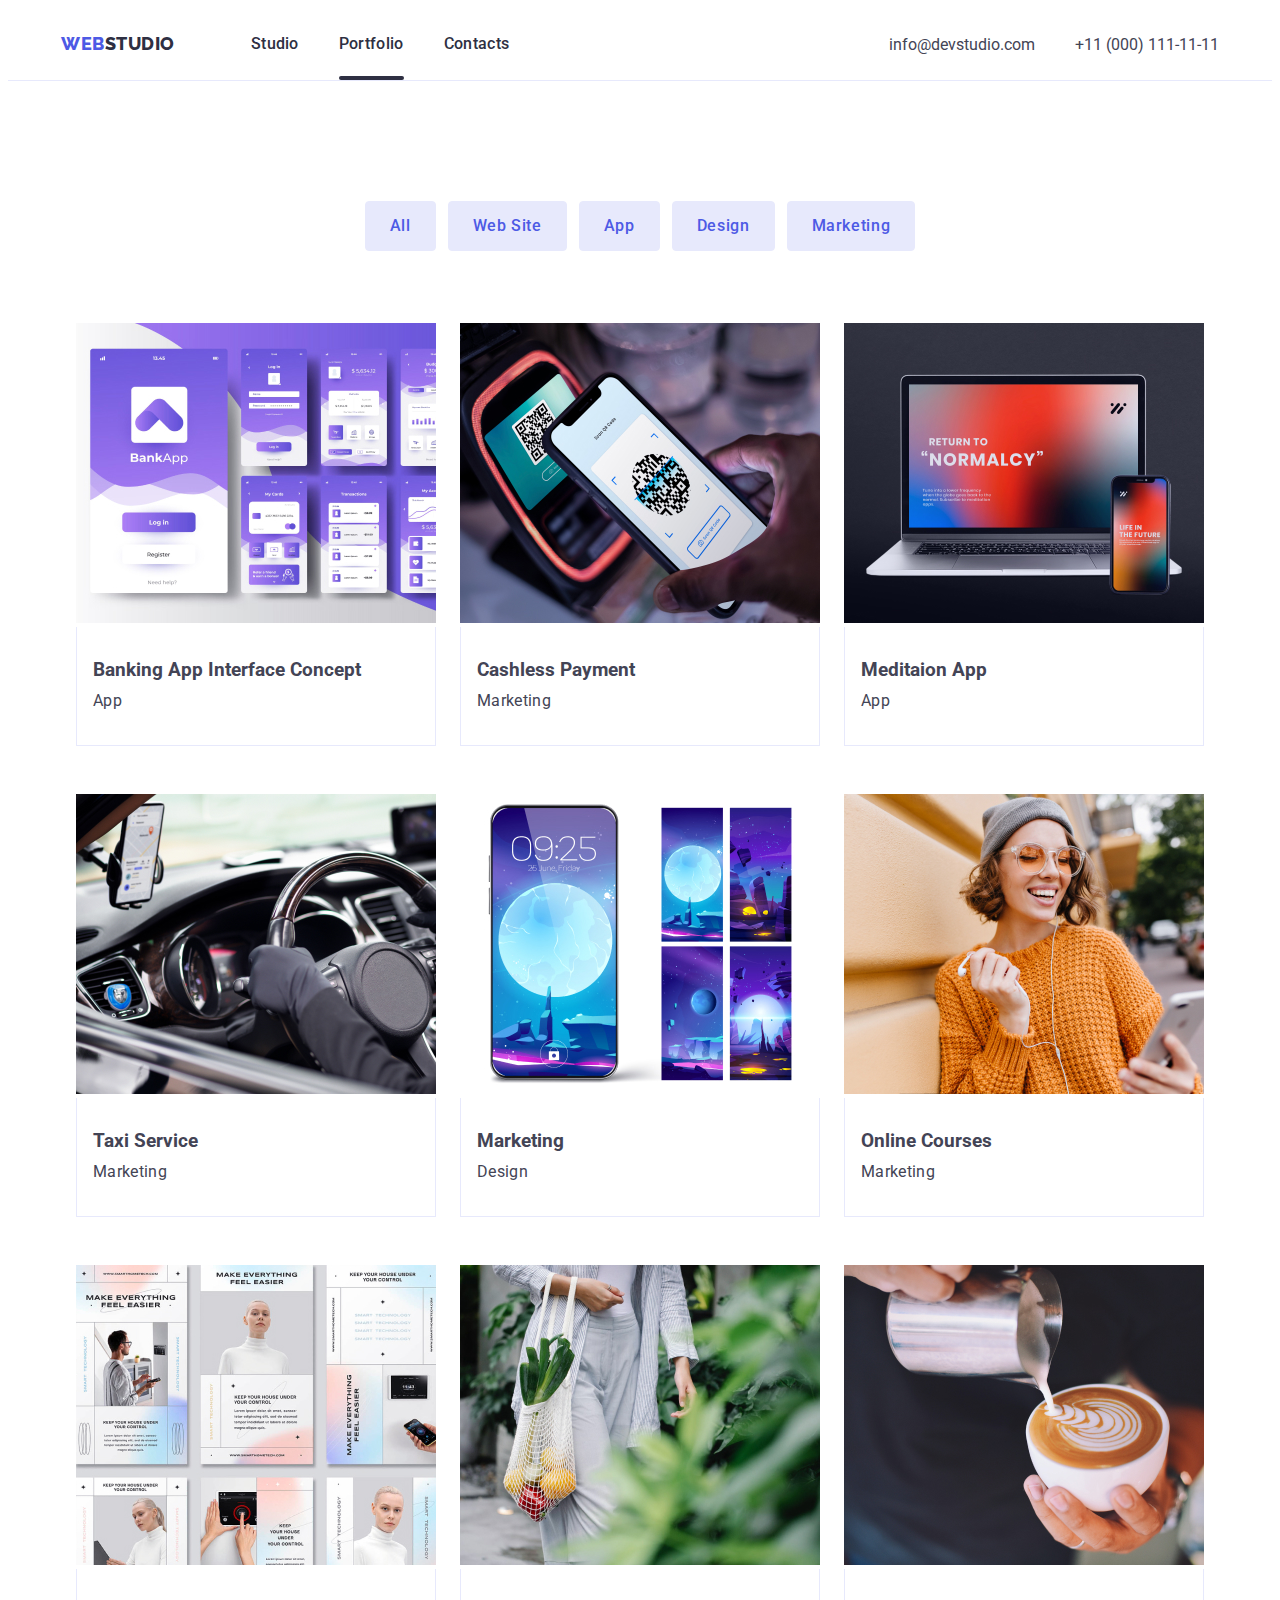
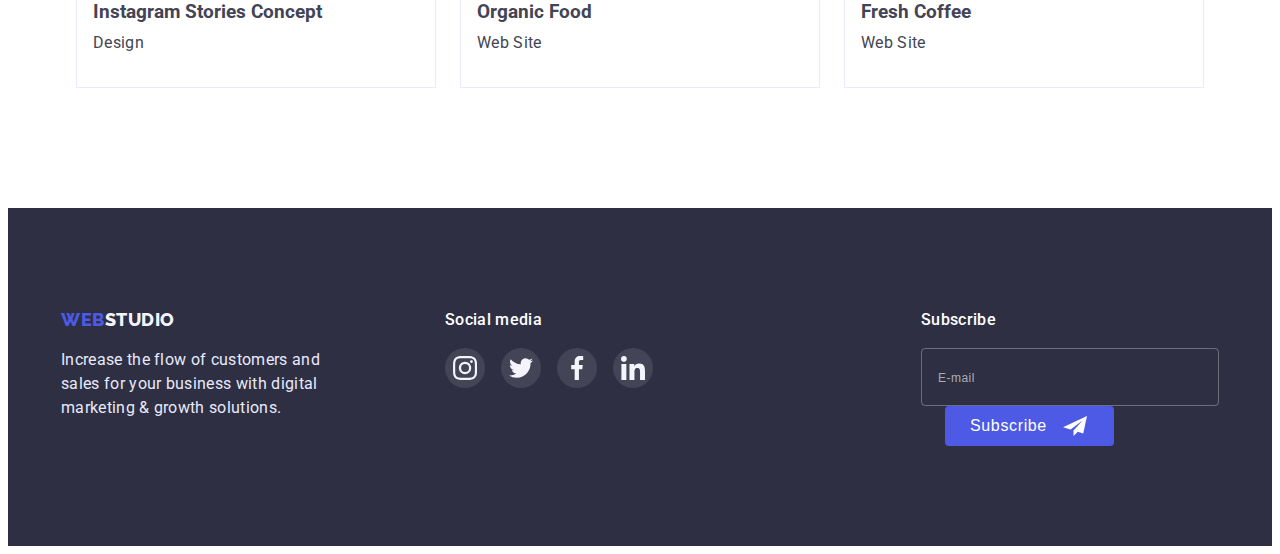
==== portfolio.html @ bb878392 "Initial commit" ====
<!DOCTYPE html>
<html lang="en">
  <head>
    <meta charset="UTF-8" />
    <meta http-equiv="X-UA-Compatible" content="IE=edge" />
    <meta name="viewport" content="width=device-width, initial-scale=1.0" />
    <title>Portfolio</title>
    <link rel="preconnect" href="https://fonts.googleapis.com" />
    <link rel="preconnect" href="https://fonts.gstatic.com" crossorigin />
    <link
      href="https://fonts.googleapis.com/css2?family=Raleway:wght@800&family=Roboto:wght@400;500;700;900&display=swap"
      rel="stylesheet"
    />
    <link
      rel="stylesheet"
      href="https://cdnjs.cloudflare.com/ajax/libs/modern-normalize/1.1.0/modern-normalize.min.css"
      integrity="sha512-wpPYUAdjBVSE4KJnH1VR1HeZfpl1ub8YT/NKx4PuQ5NmX2tKuGu6U/JRp5y+Y8XG2tV+wKQpNHVUX03MfMFn9Q=="
      crossorigin="anonymous"
      referrerpolicy="no-referrer"
    />
    <link rel="stylesheet" href="./css/styles.css" />
  </head>

  <body>
    <!--Шапка сайта-->
    <header class="header">
      <div class="container header-cnt">
        <nav class="header-cnt">
          <a class="header-logo" href="./index.html">
            <span>Web</span>Studio
          </a>

          <ul class="header-list list">
            <li class="header-item">
              <a class="header-item-link" href="./index.html">Studio</a>
            </li>
            <li class="header-item header-sel-page">
              <a class="header-item-link" href="./portfolio.html">Portfolio</a>
            </li>
            <li class="header-item">
              <a class="header-item-link" href="">Contacts</a>
            </li>
          </ul>
        </nav>

        <address class="header-address">
          <ul class="header-auth-list list">
            <li class="header-auth-item">
              <a class="header-auth-link" href="mailto:info@devstudio.com"
                >info@devstudio.com</a
              >
            </li>
            <li class="header-auth-item">
              <a class="header-auth-link" href="tel:+110001111111"
                >+11 (000) 111-11-11</a
              >
            </li>
          </ul>
        </address>
      </div>
    </header>

    <main>
      <section class="box-sec">
        <div class="boxes container">
          <h2 class="hidden">site filter</h2>
          <ul class="portfolio-filter-list list">
            <li class="portfolio-item-btn">
              <button class="portfolio-btn" type="button">All</button>
            </li>
            <li class="portfolio-item-btn">
              <button class="portfolio-btn" type="button">Web Site</button>
            </li>
            <li class="portfolio-item-btn">
              <button class="portfolio-btn" type="button">App</button>
            </li>
            <li class="portfolio-item-btn">
              <button class="portfolio-btn" type="button">Design</button>
            </li>
            <li class="portfolio-item-btn">
              <button class="portfolio-btn" type="button">Marketing</button>
            </li>
          </ul>
          <div class="boxes-cn">
            <h2 class="hidden">boxes with info</h2>
            <ul class="boxes-list list">
              <li class="boxes-element">
                <div class="boxes-thumb">
                  <img
                    class="boxes-img"
                    src="./images/imgbox1.jpg"
                    alt="box with info"
                    width="360"
                    height="300"
                  />
                  <div class="boxes-cover">
                    <p class="boxes-cover-text">
                      14 Stylish and User-Friendly App Design Concepts · Task
                      Manager App · Calorie Tracker App · Exotic Fruit Ecommerce
                      App · Cloud Storage App
                    </p>
                  </div>
                </div>
                <div class="boxes-text">
                  <h3 class="item-title-sf">Banking App Interface Concept</h3>
                  <p class="item-after-title-sf">App</p>
                </div>
              </li>
              <li class="boxes-element">
                <div class="boxes-thumb">
                  <img
                    class="boxes-img"
                    src="./images/imgbox2.jpg"
                    alt="box with info"
                    width="360"
                    height="300"
                  />
                  <div class="boxes-cover">
                    <p class="boxes-cover-text">
                      14 Stylish and User-Friendly App Design Concepts · Task
                      Manager App · Calorie Tracker App · Exotic Fruit Ecommerce
                      App · Cloud Storage App
                    </p>
                  </div>
                </div>
                <div class="boxes-text">
                  <h3 class="item-title-sf">Cashless Payment</h3>
                  <p class="item-after-title-sf">Marketing</p>
                </div>
              </li>
              <li class="boxes-element">
                <div class="boxes-thumb">
                  <img
                    class="boxes-img"
                    src="./images/imgbox3.jpg"
                    alt="box with info"
                    width="360"
                    height="300"
                  />
                  <div class="boxes-cover">
                    <p class="boxes-cover-text">
                      14 Stylish and User-Friendly App Design Concepts · Task
                      Manager App · Calorie Tracker App · Exotic Fruit Ecommerce
                      App · Cloud Storage App
                    </p>
                  </div>
                </div>
                <div class="boxes-text">
                  <h3 class="item-title-sf">Meditaion App</h3>
                  <p class="item-after-title-sf">App</p>
                </div>
              </li>
              <li class="boxes-element">
                <div class="boxes-thumb">
                  <img
                    class="boxes-img"
                    src="./images/imgbox4.jpg"
                    alt="box with info"
                    width="360"
                    height="300"
                  />
                  <div class="boxes-cover">
                    <p class="boxes-cover-text">
                      14 Stylish and User-Friendly App Design Concepts · Task
                      Manager App · Calorie Tracker App · Exotic Fruit Ecommerce
                      App · Cloud Storage App
                    </p>
                  </div>
                </div>
                <div class="boxes-text">
                  <h3 class="item-title-sf">Taxi Service</h3>
                  <p class="item-after-title-sf">Marketing</p>
                </div>
              </li>
              <li class="boxes-element">
                <div class="boxes-thumb">
                  <img
                    class="boxes-img"
                    src="./images/imgbox5.jpg"
                    alt="box with info"
                    width="360"
                    height="300"
                  />
                  <div class="boxes-cover">
                    <p class="boxes-cover-text">
                      14 Stylish and User-Friendly App Design Concepts · Task
                      Manager App · Calorie Tracker App · Exotic Fruit Ecommerce
                      App · Cloud Storage App
                    </p>
                  </div>
                </div>
                <div class="boxes-text">
                  <h3 class="item-title-sf">Marketing</h3>
                  <p class="item-after-title-sf">Design</p>
                </div>
              </li>
              <li class="boxes-element">
                <div class="boxes-thumb">
                  <img
                    class="boxes-img"
                    src="./images/imgbox6.jpg"
                    alt="box with info"
                    width="360"
                    height="300"
                  />
                  <div class="boxes-cover">
                    <p class="boxes-cover-text">
                      14 Stylish and User-Friendly App Design Concepts · Task
                      Manager App · Calorie Tracker App · Exotic Fruit Ecommerce
                      App · Cloud Storage App
                    </p>
                  </div>
                </div>
                <div class="boxes-text">
                  <h3 class="item-title-sf">Online Courses</h3>
                  <p class="item-after-title-sf">Marketing</p>
                </div>
              </li>
              <li class="boxes-element">
                <div class="boxes-thumb">
                  <img
                    class="boxes-img"
                    src="./images/imgbox7.jpg"
                    alt="box with info"
                    width="360"
                    height="300"
                  />
                  <div class="boxes-cover">
                    <p class="boxes-cover-text">
                      14 Stylish and User-Friendly App Design Concepts · Task
                      Manager App · Calorie Tracker App · Exotic Fruit Ecommerce
                      App · Cloud Storage App
                    </p>
                  </div>
                </div>
                <div class="boxes-text">
                  <h3 class="item-title-sf">Instagram Stories Concept</h3>
                  <p class="item-after-title-sf">Design</p>
                </div>
              </li>
              <li class="boxes-element">
                <div class="boxes-thumb">
                  <img
                    class="boxes-img"
                    src="./images/imgbox8.jpg"
                    alt="box with info"
                    width="360"
                    height="300"
                  />
                  <div class="boxes-cover">
                    <p class="boxes-cover-text">
                      14 Stylish and User-Friendly App Design Concepts · Task
                      Manager App · Calorie Tracker App · Exotic Fruit Ecommerce
                      App · Cloud Storage App
                    </p>
                  </div>
                </div>
                <div class="boxes-text">
                  <h3 class="item-title-sf">Organic Food</h3>
                  <p class="item-after-title-sf">Web Site</p>
                </div>
              </li>
              <li class="boxes-element">
                <div class="boxes-thumb">
                  <img
                    class="boxes-img"
                    src="./images/imgbox9.jpg"
                    alt="box with info"
                    width="360"
                    height="300"
                  />
                  <div class="boxes-cover">
                    <p class="boxes-cover-text">
                      14 Stylish and User-Friendly App Design Concepts · Task
                      Manager App · Calorie Tracker App · Exotic Fruit Ecommerce
                      App · Cloud Storage App
                    </p>
                  </div>
                </div>
                <div class="boxes-text">
                  <h3 class="item-title-sf">Fresh Coffee</h3>
                  <p class="item-after-title-sf">Web Site</p>
                </div>
              </li>
            </ul>
          </div>
        </div>
      </section>
    </main>

    <!--Футер-->
    <footer class="footer">
      <div class="container">
        <ul class="footer-list list">
          <li class="footer-item footer-item-desc">
            <a class="footer-logo" href="./index.html">
              <span>Web</span>Studio
            </a>
            <p class="footer-text">
              Increase the flow of customers and sales for your business with
              digital marketing & growth solutions.
            </p>
          </li>
          <li class="footer-item footer-item-soc">
            <h3 class="footer-item-title">Social media</h3>
            <ul class="footer-soc-list list">
              <li class="footer-soc-item">
                <a href="" class="footer-soc-link link">
                  <svg class="footer-icon" width="24" height="24">
                    <use
                      href="./images/footer-icons.svg#icon-instagram-footer"
                    ></use>
                  </svg>
                </a>
              </li>
              <li class="footer-soc-item">
                <a href="" class="footer-soc-link link">
                  <svg class="footer-icon" width="24" height="24">
                    <use
                      href="./images/footer-icons.svg#icon-twitter-footer"
                    ></use>
                  </svg>
                </a>
              </li>
              <li class="footer-soc-item">
                <a href="" class="footer-soc-link link">
                  <svg class="footer-icon" width="24" height="24">
                    <use
                      href="./images/footer-icons.svg#icon-facebook-footer"
                    ></use>
                  </svg>
                </a>
              </li>
              <li class="footer-soc-item">
                <a href="" class="footer-soc-link link">
                  <svg class="footer-icon" width="24" height="24">
                    <use
                      href="./images/footer-icons.svg#icon-linkedin-footer"
                    ></use>
                  </svg>
                </a>
              </li>
            </ul>
          </li>
          <li class="footer-item footer-item-submit">
            <form class="footer-form">
              <div class="footer-field">
                <label for="user-email" class="footer-input-text"
                  >Subscribe</label
                >
                <div class="footer-input-wrap">
                  <input
                    type="text"
                    name="user-email"
                    class="footer-input"
                    placeholder="E-mail"
                  />
                  <button type="submit" class="footer-submit-button">
                    <span class="footer-btn-text">Subscribe</span>
                    <svg class="footer-subscribe-icon" width="24" height="24">
                      <use
                        href="./images/footer-subsc.svg#icon-subscribe"
                      ></use>
                    </svg>
                  </button>
                </div>
              </div>
            </form>
          </li>
        </ul>
      </div>
    </footer>
  </body>
</html>
---- css/styles.css ----
/*цвет основного текста  #2E2F42
вторичный цвет текста #434455
фон #fff 
фон первой секции и футера #2E2F42
цвет логотипа хедер #4D5AE5 web #2E2F42 studio
цвет акцент #fff
цвет лого футер #4D5AE5 #F4F4FD
цвет текста футер #E7E9FC
цвет контактов #434455

*/

*,
::after ::before {
  box-sizing: border-box;
}

:root {
  --main-title-color: #2e2f42;
  --second-title-color: #434455;
  --main-btn-color: #fff;
  --hover-btn-color: #404bbf;
  --typical-lh: 1.5;
  --accent-color: #4d5ae5;
}

body {
  background-color: #fff;
  color: var(--second-title-color);
  font-family: "Roboto", sans-serif;
}
.container {
  margin-left: auto;
  margin-right: auto;
  width: 1158px;
  /*outline: 2px solid tomato;*/
  padding-left: 15px;
  padding-right: 15px;
}
.list {
  list-style: none;
  padding: 0;
  margin: 0;
}

.item-title {
  font-weight: 500;
  font-size: 20px;
  line-height: 1.2;
  letter-spacing: 0.02em;
  color: var(--main-title-color);
}

.item-after-title {
  font-weight: 400;
  font-size: 16px;
  line-height: var(--typical-lh);
  letter-spacing: 0.02em;
  color: var(--second-title-color);
}

.hidden {
  position: absolute;
  width: 1px;
  height: 1px;
  margin: -1px;
  border: 0;
  padding: 0;
  white-space: nowrap;
  clip-path: inset(100%);
  clip: rect(0 0 0 0);
  overflow: hidden;
}

.title {
  font-size: 36px;
  line-height: 1.11;
  text-align: center;
  letter-spacing: 0.02em;
  text-transform: capitalize;
  color: var(--main-title-color);
}

/*--------header--------*/
.header {
  margin: 0;
  padding: 0;
  border-bottom: 1px solid #e7e9fc;
  display: flex;
  align-items: center;
}

.header-cnt {
  display: flex;
  align-items: center;
}

.header-logo {
  font-family: "Raleway";
  font-weight: 800;
  font-size: 18px;
  line-height: 1.33;
  display: flex;
  align-items: center;
  letter-spacing: 0.03em;
  text-transform: uppercase;
  text-decoration: none;
  color: #2e2f42;
}

.header-logo > span {
  color: var(--accent-color);
}

.header-list {
  display: flex;
  align-items: center;
  margin-left: 76px;
}

.header-list .header-item {
  margin-right: 40px;
}

.header-list .header-item:last-child {
  margin-right: 0;
}

.header-item {
  position: relative;
  display: inline-block;

  font-weight: 500;
  font-size: 16px;
  line-height: var(--typical-lh);
  letter-spacing: 0.02em;
  color: var(--main-title-color);
}

.header-sel-page::after {
  content: "";
  position: absolute;
  width: 100%;
  height: 4px;
  left: 0px;
  bottom: 0;
  background: var(--main-title-color);
  border-radius: 2px;

  transition: color 250ms cubic-bezier(0.4, 0, 0.2, 1);
}

.header-sel-page:hover::after {
  content: "";
  position: absolute;
  width: 100%;
  height: 4px;
  left: 0px;
  bottom: 0;
  background: #404bbf;
  border-radius: 2px;
}

.header-item-link {
  padding-top: 24px;
  padding-bottom: 24px;
  display: block;

  font-weight: 500;
  font-size: 16px;
  line-height: var(--typical-lh);
  letter-spacing: 0.02em;
  color: #2e2f42;
  text-decoration: none;

  transition: color 250ms cubic-bezier(0.4, 0, 0.2, 1);
}

.header-auth-link {
  font-style: normal;
  text-decoration: none;
  color: #434455;
  transition: color 250ms cubic-bezier(0.4, 0, 0.2, 1);
}

.header-auth-link:hover,
.header-auth-link:focus {
  color: var(--accent-color);
}

.header-item-link:hover,
.header-item-link:focus {
  color: var(--accent-color);
}

.header-auth-list {
  display: flex;
}

.header-auth-list .header-auth-item + .header-auth-item {
  margin-left: 40px;
}

.header-address {
  margin-left: auto;
}

/*--------main page--------*/

.main-page-cnt {
  padding-top: 188px;
  padding-bottom: 188px;
  background-color: #2e2f42;
  max-width: 1440px;
  background-image: linear-gradient(
      rgba(46, 47, 66, 0.7),
      rgba(46, 47, 66, 0.7)
    ),
    url(../images/main-page-img.jpg);
  background-size: cover;
  background-repeat: no-repeat;
  background-position: 50% 50%;
  margin-left: auto;
  margin-right: auto;
}

.main-paige-title {
  font-size: 56px;
  line-height: 1.07;
  text-align: center;
  letter-spacing: 0.02em;
  color: #ffffff;
  margin-top: 0;
  margin-bottom: 48;
}
.studio-btn {
  font-family: "Roboto";
  font-weight: 500;
  font-size: 16px;
  line-height: 24px;
  display: flex;
  align-items: center;
  letter-spacing: 0.04em;

  color: var(--main-btn-color);
  background-color: var(--accent-color);
  box-shadow: 0px 4px 4px rgba(0, 0, 0, 0.15);
  border: 1px solid transparent;
  transition-property: background-color, color, box-shadow;
  transition-duration: 250ms;
  transition-timing-function: cubic-bezier(0.4, 0, 0.2, 1);

  border-radius: 4px;
  padding: 16px 32px;
  min-width: 169px;
  margin: auto;
  display: block;
}

.studio-btn:hover,
.studio-btn:focus {
  background-color: var(--hover-btn-color);
  box-shadow: 0px 3px 1px rgba(0, 0, 0, 0.1), 0px 2px 1px rgba(0, 0, 0, 0.08),
    0px 2px 2px rgba(0, 0, 0, 0.12);
  border: 1px solid transparent;
}

/*----peculiarities----*/

.peculiarities {
  padding-top: 120px;
  padding-bottom: 120px;
}

.peculiarities-list {
  display: flex;
}

.peculiarities-item {
  margin-left: 24px;
}

.peculiarities-list .peculiarities-item:first-child {
  margin-left: 0;
}
.pec-it {
  margin: 0;
  margin-bottom: 8px;
  margin-top: 8px;
  width: 264px;
}

.pec-iat {
  margin: 0;
  padding-bottom: 0;
  width: 264px;
}

.icon-pec-list {
  display: flex;
  justify-content: center;
}
.icon-pec-item {
  width: 264px;
  height: 112px;
}

.icon-pec-wrap {
  width: 100%;
  height: 100%;
  border-radius: 4px;
  display: flex;
  justify-content: center;
  align-items: center;
  background-color: #f4f4fd;
}

/*----what are we doing----*/
.about {
  padding-bottom: 120px;
}

.title-about {
  margin-top: 0;
  margin-bottom: 72px;
}

.about-list {
  display: flex;
  justify-content: center;
}

.about-item {
  margin-left: 24px;
}

.about-list .about-item:first-child {
  margin-left: 0;
}
/*----us/team----*/
.us {
  background-color: #f4f4fd;
  padding-bottom: 120px;
  padding-top: 120px;
}

.us-list {
  display: flex;
  justify-content: center;
}

.us-item {
  margin-left: 24px;
  background-color: #fff;

  box-shadow: 0px 1px 6px rgba(46, 47, 66, 0.08),
    0px 1px 1px rgba(46, 47, 66, 0.16), 0px 2px 1px rgba(46, 47, 66, 0.08);
}

.team-text {
  padding-top: 32px;
  padding-bottom: 32px;
}

.us-list .us-item:first-child {
  margin-left: 0;
}

.us-title {
  margin-top: 0;
  margin-bottom: 72px;
}

.team-it {
  margin: 0;
  margin-bottom: 8px;
  text-align: center;
}
.team-iat {
  margin: 0;
  text-align: center;
  margin-bottom: 8px;
}

.team-soc-list {
  display: flex;
  justify-content: center;
  gap: 24px;
}

.team-soc-item {
  width: 40px;
  height: 40px;
}

.team-soc-link {
  width: 100%;
  height: 100%;
  border-radius: 50%;
  display: flex;
  justify-content: center;
  align-items: center;
  background-color: #4d5ae5;

  transition-property: background-color;
  transition-duration: 250ms;
  transition-timing-function: cubic-bezier(0.4, 0, 0.2, 1);
}

.team-soc-item {
  fill: #f4f4fd;
}

.team-soc-link:is(:hover, :focus) {
  background-color: #404bbf;
}

/*--------customers--------*/
.customers {
  padding-top: 130px;
  padding-bottom: 120px;
}

.customers-title {
  margin-top: 0;
  margin-bottom: 72px;
  text-align: center;
  font-weight: 700;
  font-size: 36px;
  line-height: 1.11;
  text-align: center;
  letter-spacing: 0.02em;
  text-transform: capitalize;
  color: #2e2f42;
}
.customers-list {
  display: flex;
  justify-content: center;
  gap: 24px;
}

.customers-item {
  width: 168px;
  height: 88px;
}

.customers-link {
  width: 100%;
  height: 100%;
  border: 1px solid #8e8f99;
  border-radius: 4px;
  display: flex;
  justify-content: center;
  align-items: center;

  transition-property: border;
  transition-duration: 250ms;
  transition-timing-function: cubic-bezier(0.4, 0, 0.2, 1);
}

.customers-icon {
  fill: #8e8f99;
  transition-property: fill;
  transition-duration: 250ms;
  transition-timing-function: cubic-bezier(0.4, 0, 0.2, 1);
}

/*.customers-item:is(:hover, :focus) {
  fill: #404bbf;
}*/

.customers-link:is(:hover, :focus) {
  border-color: #404bbf;
}

.customers-link:is(:hover, :focus) > .customers-icon {
  fill: #404bbf;
}
/*-------footer--------*/
.footer {
  background-color: #2e2f42;
  padding-top: 100px;
  padding-bottom: 100px;
}
.footer-logo {
  font-family: "Raleway";
  font-weight: 800;
  font-size: 18px;
  line-height: 1.33;
  display: flex;
  align-items: center;
  letter-spacing: 0.03em;
  text-transform: uppercase;
  text-decoration: none;
  color: #f4f4fd;
  margin-bottom: 16px;
}

.footer-logo > span {
  color: var(--accent-color);
}

.footer-text {
  font-size: 16px;
  line-height: var(--typical-lh);
  letter-spacing: 0.02em;
  color: #e7e9fc;
  width: 264px;
  margin: 0;
}

.footer-list {
  display: flex;
}

.footer-item-desc {
  margin-right: 120px;
}

.footer-item-submit {
  margin-left: auto;
}

.footer-item-title {
  margin-top: 0;
  margin-bottom: 16px;
  font-weight: 500;
  font-size: 16px;
  line-height: var(--typical-lh);
  letter-spacing: 0.02em;
  color: #ffffff;
}

.footer-soc-list {
  display: flex;
  justify-content: center;
  gap: 16px;
}

.footer-soc-item {
  width: 40px;
  height: 40px;
  fill: #fff;
}

.footer-soc-link {
  width: 100%;
  height: 100%;
  border-radius: 50%;
  display: flex;
  justify-content: center;
  align-items: center;
  box-sizing: border-box;
  background-color: rgba(255, 255, 255, 0.1);

  transition-property: background-color;
  transition-duration: 250ms;
  transition-timing-function: cubic-bezier(0.4, 0, 0.2, 1);
}

.footer-soc-link:is(:hover, :focus) {
  background-color: #31d0aa;
}

.footer-field {
  display: inline-block;
}

.footer-input-text {
  font-weight: 500;
  font-size: 16px;
  line-height: var(--typical-lh);
  letter-spacing: 0.02em;

  color: #ffffff;
  display: inline-block;
  margin-bottom: 16px;
}

.footer-input {
  height: 40px;
  width: 264px;

  outline: transparent;
  border: 1px solid rgba(255, 255, 255, 0.3);
  border-radius: 4px;
  background-color: transparent;
  padding: 8px 16px;

  color: #fff;
}

.footer-input::placeholder {
  display: inline-block;
  font-weight: 400;
  font-size: 12px;
  line-height: var(--typical-lh);
  letter-spacing: 0.04em;

  color: rgba(255, 255, 255, 0.6);
}

/*button question*/
.footer-submit-button {
  display: flex;
  align-items: center;
  margin-left: 24px;
  padding: 8px 24px;
  min-width: 169px;
  height: 40px;

  background-color: var(--accent-color);
  border: 1px solid transparent;
  border-radius: 4px;

  transition-property: background-color, color, box-shadow;
  transition-duration: 250ms;
  transition-timing-function: cubic-bezier(0.4, 0, 0.2, 1);
}

.footer-submit-button-wrap {
  display: inline-block;
}

.footer-btn-text {
  font-weight: 500;
  font-size: 16px;
  line-height: var(--typical-lh);
  display: flex;
  align-items: center;
  text-align: center;
  letter-spacing: 0.04em;

  color: #ffffff;
}

/*.footer-btn-text::after {
  content: url(../images/footer-subsc.svg#icon-subscribe);
  display: inline-block;
  width: 24px;
  height: 24px;
  fill: rgb(255, 255, 255);
}*/

.footer-subscribe-icon {
  fill: #fff;
  margin-left: 16px;
}

/*--------portfolio--------*/
.box-sec {
  padding-top: 120px;
  padding-bottom: 120px;
}
.portfolio-btn {
  cursor: pointer;
  font-family: "Roboto";
  font-weight: 500;
  font-size: 16px;
  line-height: var(--typical-lh);
  padding: 12px 24px;
  display: flex;
  align-items: center;
  text-align: center;
  letter-spacing: 0.04em;
  color: var(--accent-color);
  background-color: #e7e9fc;
  border: 1px solid #e7e9fc;
  border-radius: 4px;
  /*outline: 1px solid green;*/

  transition-property: background-color, color, box-shadow, border;
  transition-duration: 250ms;
  transition-timing-function: cubic-bezier(0.4, 0, 0.2, 1);
}

.portfolio-btn:hover,
.portfolio-btn:focus {
  background-color: var(--hover-btn-color);
  border: 1px solid var(--hover-btn-color);
  color: var(--main-btn-color);
  box-shadow: 0px 3px 1px rgba(0, 0, 0, 0.1), 0px 2px 1px rgba(0, 0, 0, 0.08),
    0px 2px 2px rgba(0, 0, 0, 0.12);
}

.portfolio-filter-list {
  display: flex;
  align-items: center;
  justify-content: center;
  /*outline: 1px solid green;*/
}
.portfolio-item-btn {
  margin-bottom: 72px;
  cursor: pointer;
}

.portfolio-filter-list .portfolio-item-btn + .portfolio-item-btn {
  margin-left: 12px;
}

.item-after-title-sf {
  font-size: 16px;
  line-height: var(--typical-lh);
  letter-spacing: 0.02em;
  color: var(--second-title-color);
}

/*--------boxes--------*/

.boxes-btn {
  display: flex;
}

.boxes-list {
  display: flex;
  flex-wrap: wrap;
  /*background-color: aqua;*/
  justify-content: center;
  column-gap: 24px;
}

.boxes-element {
  width: 360px;
  /*outline: 1px solid purple;*/
  margin-bottom: 48px;
  /*border: 1px solid purple;
  #e7e9fc*/
}

.boxes-element:is(:hover, :focus) {
  box-shadow: 0px 1px 6px rgba(46, 47, 66, 0.08),
    0px 1px 1px rgba(46, 47, 66, 0.16), 0px 2px 1px rgba(46, 47, 66, 0.08);
}

.boxes-element:nth-child(3n) {
  margin-right: 0;
}

.boxes-element:nth-last-child(-n + 3) {
  margin-bottom: 0;
}

.boxes-element:hover .boxes-cover {
  transform: translateY(0);
}

.item-title-sf {
  margin: 0;
  margin-bottom: 8px;
}

.item-after-title-sf {
  margin: 0;
}

.boxes-thumb {
  position: relative;
  overflow: hidden;
}

.boxes-cover {
  position: absolute;
  top: 0;
  margin: 0;
  padding: 40px 32px 164px 32px;
  background-color: var(--accent-color);
  height: 100%;
  width: 100%;
  transform: translateY(100%);
  transition: transform 250ms cubic-bezier(0.4, 0, 0.2, 1);
}

.boxes-cover-text {
  font-weight: 400;
  font-size: 16px;
  line-height: var(--typical-lh);
  letter-spacing: 0.02em;
  color: #f4f4fd;
}

.boxes-img {
}

.boxes-text {
  border: 1px solid #e7e9fc;
  padding: 32px 16px;
  border-top: none;
}
/*--------modal1--------*/

.backdrop {
  position: fixed;
  top: 0;
  width: 100%;
  height: 100%;
  background-color: rgba(46, 47, 66, 0.4);
  transition: opacity 250ms cubic-bezier(0.4, 0, 0.2, 1),
    visibility 250ms cubic-bezier(0.4, 0, 0.2, 1);
}

.is-hidden {
  opacity: 0;
  visibility: hidden;
  pointer-events: none;
}

.backdrop.is-hidden .modal {
  transform: translate(-50%, -50%) scale(0);
}

.modal {
  position: absolute;

  top: 50%;
  left: 50%;
  transform: translate(-50%, -50%) scale(1);

  min-width: 408px;
  min-height: 576px;

  background: #fcfcfc;
  box-shadow: 0px 1px 1px rgba(0, 0, 0, 0.14), 0px 1px 3px rgba(0, 0, 0, 0.12),
    0px 2px 1px rgba(0, 0, 0, 0.2);
  border-radius: 4px;

  padding: 24px;

  transition: transform 250ms cubic-bezier(0.4, 0, 0.2, 1);
}

.close-button-wrap {
}

.close-btn {
  width: 24px;
  height: 24px;
  display: flex;
  justify-content: center;
  align-items: center;
  margin-left: auto;
  padding: 0;
  margin-bottom: 24px;

  background-color: #e7e9fc;
  border: 1px solid rgba(0, 0, 0, 0.1);
  border-radius: 50%;

  cursor: pointer;
  transition: background-color 250ms cubic-bezier(0.4, 0, 0.2, 1);
}

.close-icon {
  fill: #000000;
  transition: fill 250ms cubic-bezier(0.4, 0, 0.2, 1);
}

.close-btn:is(:hover, :focus) {
  background-color: var(--hover-btn-color);
  border: var(--hover-btn-color);
}
.close-btn:is(:hover, :focus) > .close-icon {
  fill: #fff;
}

.modal-title {
  font-weight: 500;
  font-size: 16px;
  line-height: var(--typical-lh);
  text-align: center;
  letter-spacing: 0.02em;
  color: var(--main-title-color);
  margin-top: 0;
  margin-bottom: 16px;
}

.modal-field {
  margin-bottom: 8px;
}

.modal-input {
  width: 360px;

  outline: transparent;
  border: 1px solid rgba(33, 33, 33, 0.2);
  border-radius: 4px;
  background-color: transparent;
  padding: 8px 16px;
}

.modal-input:last-child {
  margin-bottom: 16px;
}

.modal-input-normal {
  height: 40px;
}

.modal-comment {
  width: 100%;
  height: 120px;

  resize: none;
}

.modal-comment::placeholder {
  padding-top: 8px;
}

.modal-input::placeholder {
  display: inline-block;
  margin-top: 8px;
  font-weight: 400;
  font-size: 12px;
  line-height: 1.17px;
  letter-spacing: 0.04em;
  color: rgba(117, 117, 117, 0.5);
}

.modal-input:focus {
  border-color: var(--accent-color);
}

.modal-input:focus + .modal-icon {
  fill: var(--accent-color);
}

.input-text {
  font-weight: 400;
  font-size: 12px;
  line-height: 1.17;
  letter-spacing: 0.04em;
  color: #8e8f99;
  display: inline-block;
  margin-bottom: 4px;
}
.input-wrap {
  position: relative;
}
.modal-icon {
  position: absolute;
  top: 50%;
  left: 16px;
  transform: translateY(-50%);
}

.modal-btn {
  font-weight: 500;
  font-size: 16px;
  line-height: var(--typical-lh);
  display: flex;
  align-items: center;
  text-align: center;
  letter-spacing: 0.04em;

  color: #ffffff;
  background-color: var(--accent-color);
  box-shadow: 0px 4px 4px rgba(0, 0, 0, 0.15);
  border: 1px solid transparent;
  transition-property: background-color, color, box-shadow;
  transition-duration: 250ms;
  border-radius: 4px;
  transition-timing-function: cubic-bezier(0.4, 0, 0.2, 1);

  padding: 16px 32px;
  min-width: 169px;
  margin: auto;
  display: block;
}

.modal-btn:hover,
.modal-btn:focus {
  background-color: var(--hover-btn-color);
  box-shadow: 0px 3px 1px rgba(0, 0, 0, 0.1), 0px 2px 1px rgba(0, 0, 0, 0.08),
    0px 2px 2px rgba(0, 0, 0, 0.12);
  border: 1px solid transparent;
}

.check-text {
  font-weight: 400;
  font-size: 12px;
  line-height: 1.17;
  letter-spacing: 0.04em;

  color: #757575;

  display: flex;
}

.check-text::before {
  content: "";
  width: 16px;
  height: 16px;
  border: 1.25px solid #2e2f42;
  border-radius: 2px;
  margin-right: 8px;
}

.input-check:checked + .check-text::before {
  background-color: var(--hover-btn-color);
  border: none;
  background-image: url(../images/check.svg);
  background-repeat: no-repeat;
  background-position: center;
}

.input-check:focus + .check-text::before {
  border-color: var(--hover-btn-color);
}

.privacy-link {
  font-weight: 400;
  font-size: 12px;
  line-height: 1.17;
  letter-spacing: 0.04em;
  color: var(--accent-color);
  text-decoration: underline;
  margin-left: 2px;
}
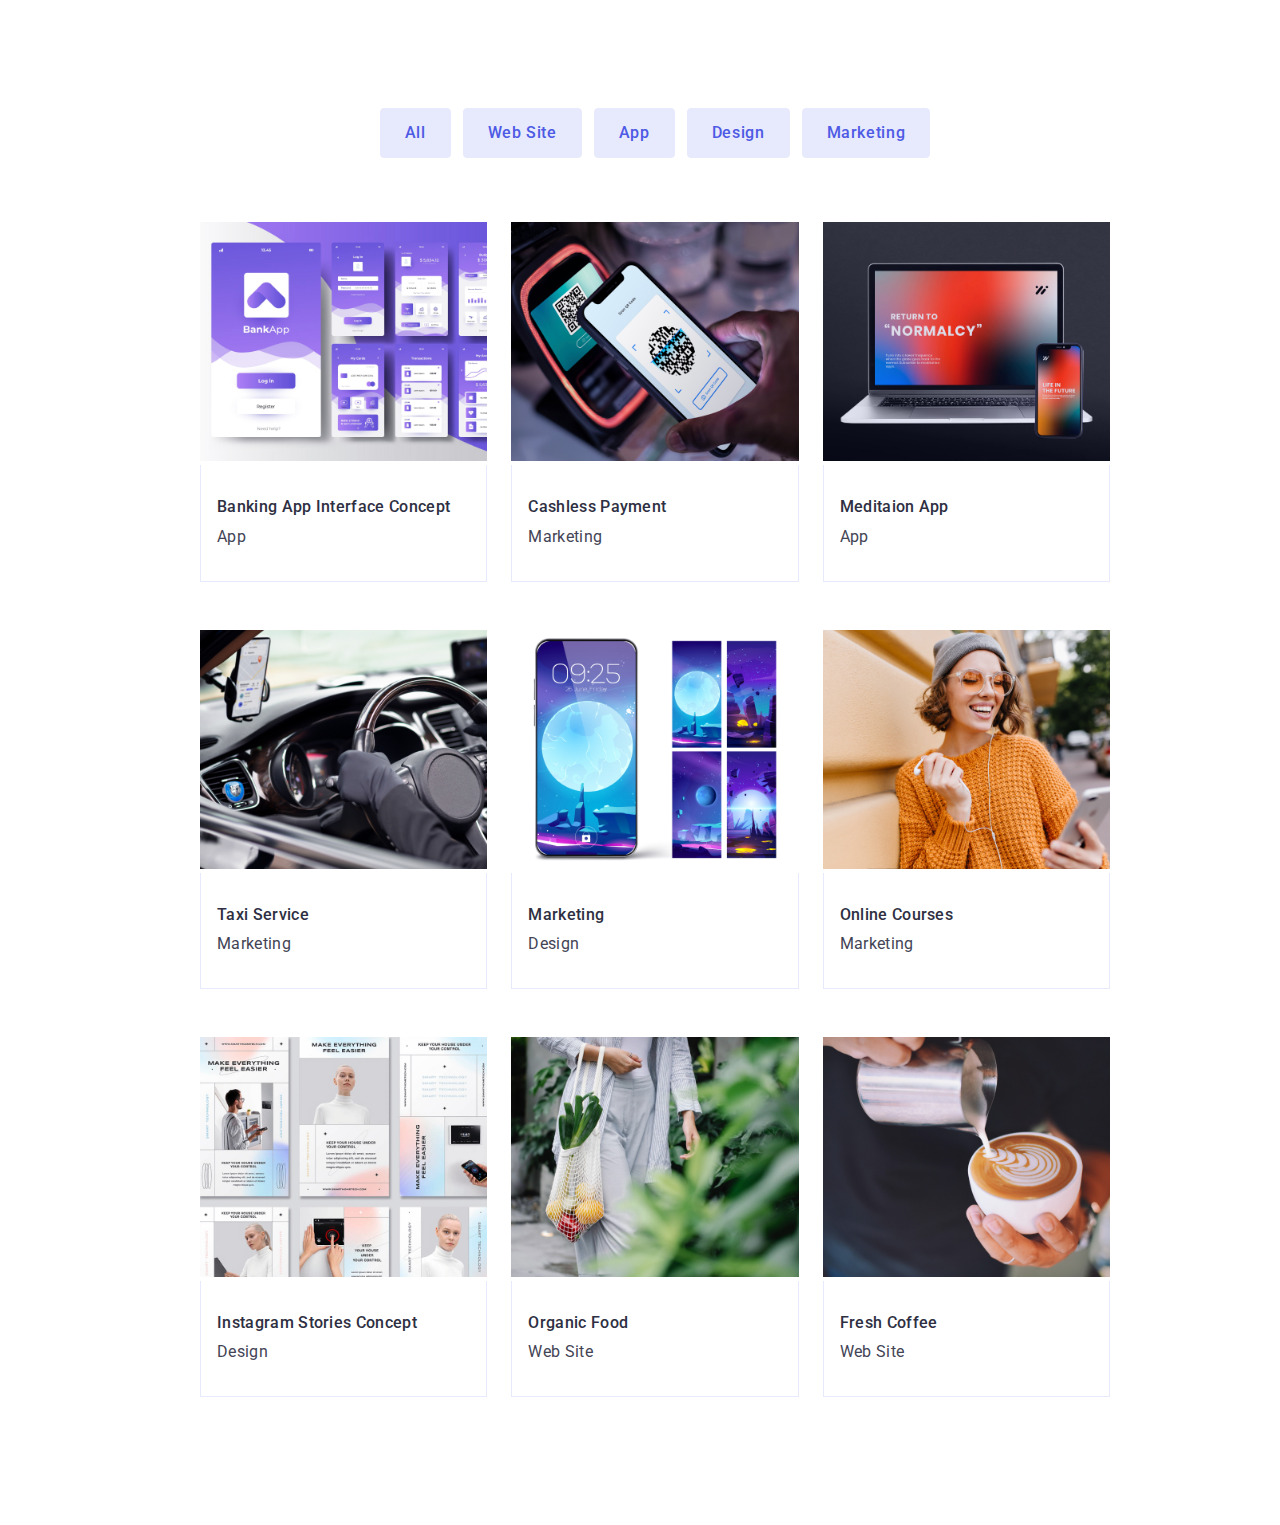
==== commit f7cb494c: "," ====
--- a/portfolio.html
+++ b/portfolio.html
@@ -23,7 +23,7 @@
 
   <body>
     <!--Шапка сайта-->
-    <header class="header">
+    <!--<header class="header">
       <div class="container header-cnt">
         <nav class="header-cnt">
           <a class="header-logo" href="./index.html">
@@ -58,7 +58,7 @@
           </ul>
         </address>
       </div>
-    </header>
+    </header>-->
 
     <main>
       <section class="box-sec">
@@ -289,7 +289,7 @@
     </main>
 
     <!--Футер-->
-    <footer class="footer">
+    <!--<footer class="footer">
       <div class="container">
         <ul class="footer-list list">
           <li class="footer-item footer-item-desc">
@@ -369,6 +369,6 @@
           </li>
         </ul>
       </div>
-    </footer>
+    </footer>-->
   </body>
 </html>
--- a/css/styles.css
+++ b/css/styles.css
@@ -32,7 +32,8 @@
 .container {
   margin-left: auto;
   margin-right: auto;
-  width: 1158px;
+  width: 100%;
+  max-width: 1158px;
   /*outline: 2px solid tomato;*/
   padding-left: 15px;
   padding-right: 15px;
@@ -340,30 +341,33 @@
 /*----us/team----*/
 .us {
   background-color: #f4f4fd;
-  padding-bottom: 120px;
-  padding-top: 120px;
+  padding-bottom: 96px;
+  padding-top: 96px;
 }
 
 .us-list {
   display: flex;
+  flex-wrap: wrap;
+  gap: 30px;
   justify-content: center;
 }
 
 .us-item {
-  margin-left: 24px;
+  width: 264px;
   background-color: #fff;
 
   box-shadow: 0px 1px 6px rgba(46, 47, 66, 0.08),
     0px 1px 1px rgba(46, 47, 66, 0.16), 0px 2px 1px rgba(46, 47, 66, 0.08);
+}
+
+.team-img {
+  width: 100%;
+  height: auto;
 }
 
 .team-text {
   padding-top: 32px;
   padding-bottom: 32px;
-}
-
-.us-list .us-item:first-child {
-  margin-left: 0;
 }
 
 .us-title {
@@ -417,8 +421,8 @@
 
 /*--------customers--------*/
 .customers {
-  padding-top: 130px;
-  padding-bottom: 120px;
+  padding-top: 96px;
+  padding-bottom: 96px;
 }
 
 .customers-title {
@@ -437,10 +441,11 @@
   display: flex;
   justify-content: center;
   gap: 24px;
+  flex-wrap: wrap;
 }
 
 .customers-item {
-  width: 168px;
+  width: calc((100% - 30px) / 2);
   height: 88px;
 }
 
@@ -649,8 +654,8 @@
 
 /*--------portfolio--------*/
 .box-sec {
-  padding-top: 120px;
-  padding-bottom: 120px;
+  padding-top: 48px;
+  padding-bottom: 48px;
 }
 .portfolio-btn {
   cursor: pointer;
@@ -698,13 +703,6 @@
   margin-left: 12px;
 }
 
-.item-after-title-sf {
-  font-size: 16px;
-  line-height: var(--typical-lh);
-  letter-spacing: 0.02em;
-  color: var(--second-title-color);
-}
-
 /*--------boxes--------*/
 
 .boxes-btn {
@@ -716,13 +714,13 @@
   flex-wrap: wrap;
   /*background-color: aqua;*/
   justify-content: center;
-  column-gap: 24px;
+  gap: 48px;
 }
 
 .boxes-element {
-  width: 360px;
+  width: 100%;
   /*outline: 1px solid purple;*/
-  margin-bottom: 48px;
+  /*margin-bottom: 48px;*/
   /*border: 1px solid purple;
   #e7e9fc*/
 }
@@ -747,9 +745,20 @@
 .item-title-sf {
   margin: 0;
   margin-bottom: 8px;
+  font-family: "Roboto";
+  font-style: normal;
+  font-weight: 500;
+  font-size: 16px;
+  line-height: 1.2;
+  letter-spacing: 0.02em;
+  color: #2e2f42;
 }
 
 .item-after-title-sf {
+  font-size: 16px;
+  line-height: var(--typical-lh);
+  letter-spacing: 0.02em;
+  color: var(--second-title-color);
   margin: 0;
 }
 
@@ -779,6 +788,8 @@
 }
 
 .boxes-img {
+  width: 100%;
+  height: auto;
 }
 
 .boxes-text {
@@ -1016,3 +1027,73 @@
   text-decoration: underline;
   margin-left: 2px;
 }
+
+@media screen and (min-width: 480px) {
+  .container {
+    max-width: 426px;
+  }
+}
+
+@media screen and (min-width: 768px) {
+  .container {
+    max-width: 766px;
+  }
+
+  .us > .container {
+    max-width: 552px;
+  }
+  .customers-item {
+    width: calc((100% - 74px) / 3);
+    height: 88px;
+  }
+
+  .boxes-element {
+    width: calc((100% - 54px) / 2);
+  }
+
+  .boxes-list {
+    justify-content: left;
+    column-gap: 24px;
+    row-gap: 72px;
+  }
+
+  .box-sec {
+    padding-top: 64px;
+    padding-bottom: 96px;
+  }
+
+  .portfolio-item-btn {
+    margin-bottom: 64px;
+  }
+}
+
+@media screen and (min-width: 1200px) {
+  .container {
+    max-width: 1440px;
+  }
+
+  .us > .container {
+    max-width: 1200px;
+  }
+  .customers-item {
+    width: calc((100% - 150px) / 6);
+    height: 88px;
+  }
+
+  .boxes-element {
+    width: calc((100% - 90px) / 3);
+  }
+
+  .boxes-list {
+    justify-content: center;
+    column-gap: 24px;
+    row-gap: 48px;
+  }
+
+  .box-sec {
+    padding-top: 100px;
+    padding-bottom: 120px;
+    padding-left: 156px;
+    padding-right: 156px;
+  }
+}
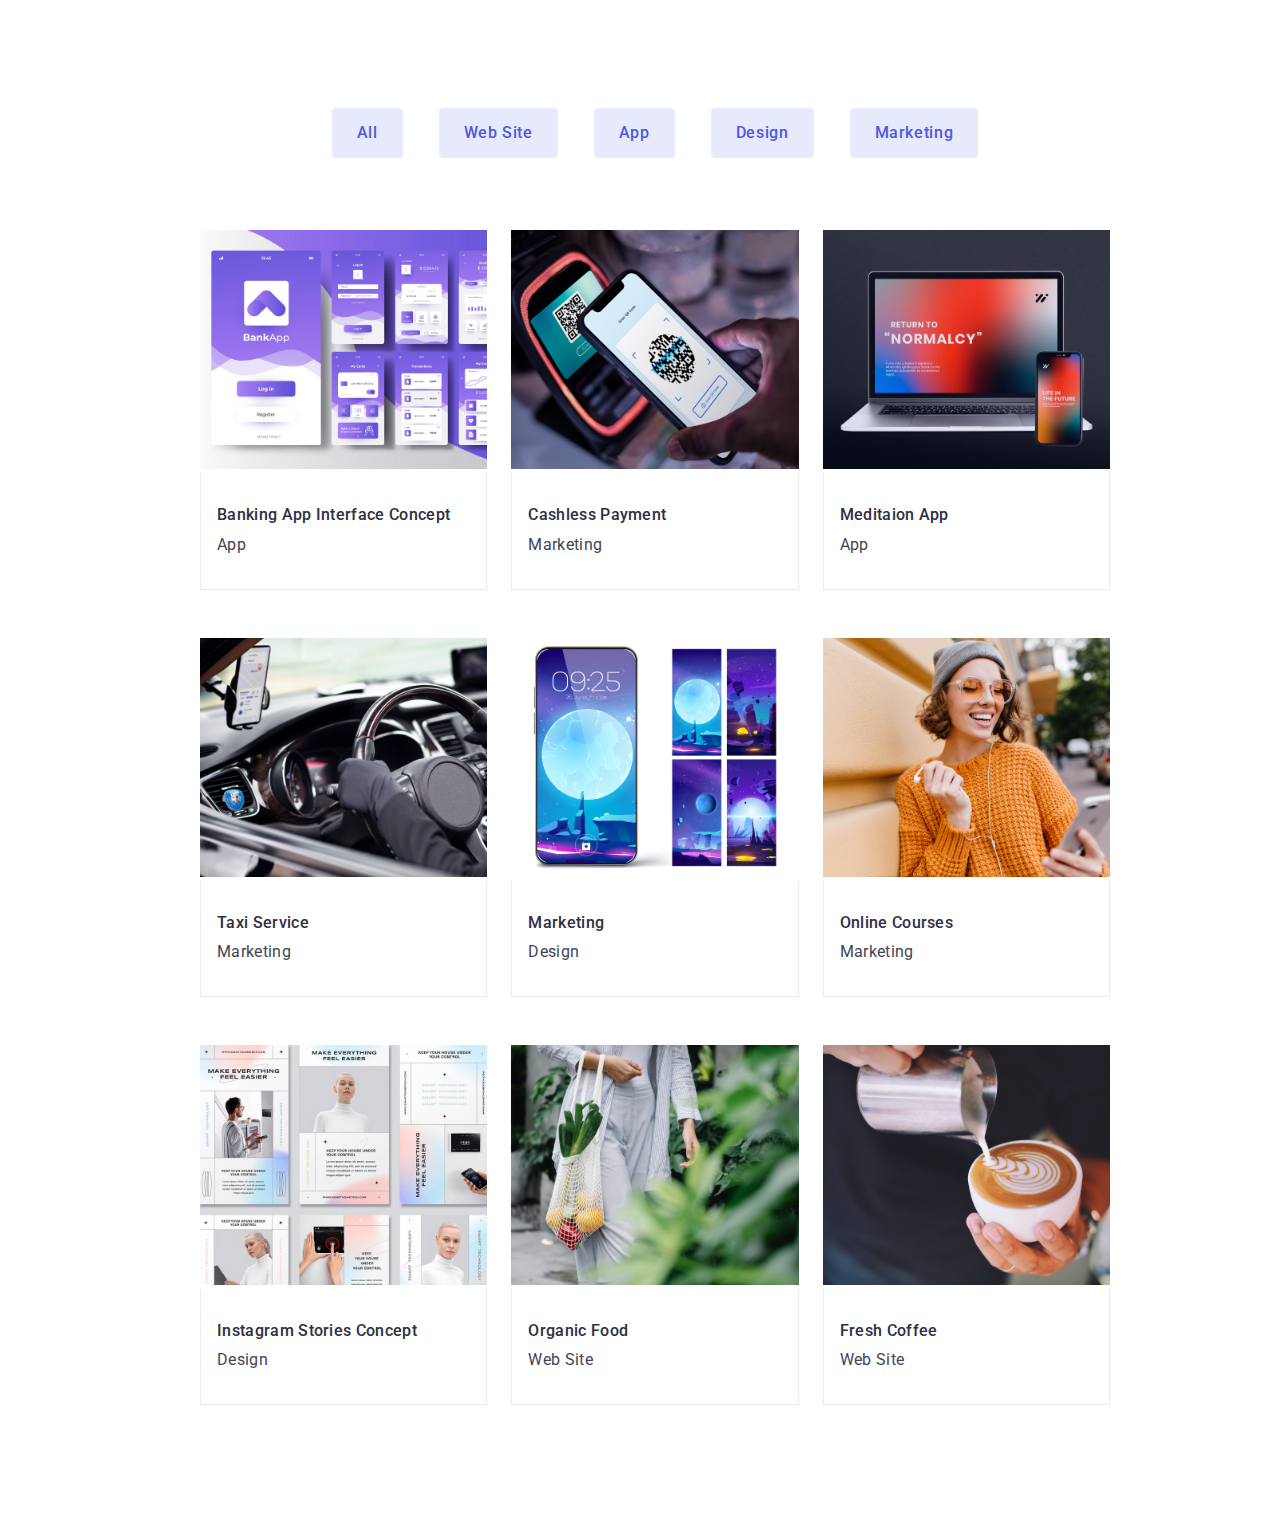
==== commit 0000736d: "." ====
--- a/portfolio.html
+++ b/portfolio.html
@@ -19,6 +19,9 @@
       referrerpolicy="no-referrer"
     />
     <link rel="stylesheet" href="./css/styles.css" />
+    <link rel="stylesheet" href="./css/mobile.css" />
+    <link rel="stylesheet" href="./css/tablet.css" />
+    <link rel="stylesheet" href="./css/desktop.css" />
   </head>
 
   <body>
--- a/css/styles.css
+++ b/css/styles.css
@@ -691,11 +691,14 @@
 .portfolio-filter-list {
   display: flex;
   align-items: center;
-  justify-content: center;
+  justify-content: left;
+  flex-wrap: wrap;
+  column-gap: 24px;
+  row-gap: 16px;
+  padding-bottom: 48px;
   /*outline: 1px solid green;*/
 }
 .portfolio-item-btn {
-  margin-bottom: 72px;
   cursor: pointer;
 }
 
@@ -1027,73 +1030,3 @@
   text-decoration: underline;
   margin-left: 2px;
 }
-
-@media screen and (min-width: 480px) {
-  .container {
-    max-width: 426px;
-  }
-}
-
-@media screen and (min-width: 768px) {
-  .container {
-    max-width: 766px;
-  }
-
-  .us > .container {
-    max-width: 552px;
-  }
-  .customers-item {
-    width: calc((100% - 74px) / 3);
-    height: 88px;
-  }
-
-  .boxes-element {
-    width: calc((100% - 54px) / 2);
-  }
-
-  .boxes-list {
-    justify-content: left;
-    column-gap: 24px;
-    row-gap: 72px;
-  }
-
-  .box-sec {
-    padding-top: 64px;
-    padding-bottom: 96px;
-  }
-
-  .portfolio-item-btn {
-    margin-bottom: 64px;
-  }
-}
-
-@media screen and (min-width: 1200px) {
-  .container {
-    max-width: 1440px;
-  }
-
-  .us > .container {
-    max-width: 1200px;
-  }
-  .customers-item {
-    width: calc((100% - 150px) / 6);
-    height: 88px;
-  }
-
-  .boxes-element {
-    width: calc((100% - 90px) / 3);
-  }
-
-  .boxes-list {
-    justify-content: center;
-    column-gap: 24px;
-    row-gap: 48px;
-  }
-
-  .box-sec {
-    padding-top: 100px;
-    padding-bottom: 120px;
-    padding-left: 156px;
-    padding-right: 156px;
-  }
-}
--- a/css/mobile.css
+++ b/css/mobile.css
@@ -0,0 +1,5 @@
+@media screen and (min-width: 480px) {
+  .container {
+    max-width: 426px;
+  }
+}
--- a/css/tablet.css
+++ b/css/tablet.css
@@ -0,0 +1,41 @@
+@media screen and (min-width: 768px) {
+  .container {
+    max-width: 766px;
+  }
+
+  .us > .container {
+    max-width: 552px;
+  }
+
+  .us-item {
+    width: calc((100%-60px) / 2);
+  }
+  .customers-item {
+    width: calc((100% - 74px) / 3);
+    height: 88px;
+  }
+
+  .portfolio-filter-list {
+    justify-content: center;
+    padding-bottom: 0;
+  }
+
+  .portfolio-item-btn {
+    margin-bottom: 72px;
+  }
+
+  .boxes-element {
+    width: calc((100% - 54px) / 2);
+  }
+
+  .boxes-list {
+    justify-content: left;
+    column-gap: 24px;
+    row-gap: 72px;
+  }
+
+  .box-sec {
+    padding-top: 64px;
+    padding-bottom: 96px;
+  }
+}
--- a/css/desktop.css
+++ b/css/desktop.css
@@ -0,0 +1,43 @@
+@media screen and (min-width: 1200px) {
+  .container {
+    max-width: 1440px;
+  }
+
+  .us > .container {
+    max-width: 1200px;
+  }
+
+  .us-item {
+    width: calc((100%-60px) / 4);
+  }
+  .customers-item {
+    width: calc((100% - 150px) / 6);
+    height: 88px;
+  }
+
+  .portfolio-filter-list {
+    justify-content: center;
+    padding-bottom: 0;
+  }
+
+  .portfolio-item-btn {
+    margin-bottom: 72px;
+  }
+
+  .boxes-element {
+    width: calc((100% - 90px) / 3);
+  }
+
+  .boxes-list {
+    justify-content: center;
+    column-gap: 24px;
+    row-gap: 48px;
+  }
+
+  .box-sec {
+    padding-top: 100px;
+    padding-bottom: 120px;
+    padding-left: 156px;
+    padding-right: 156px;
+  }
+}
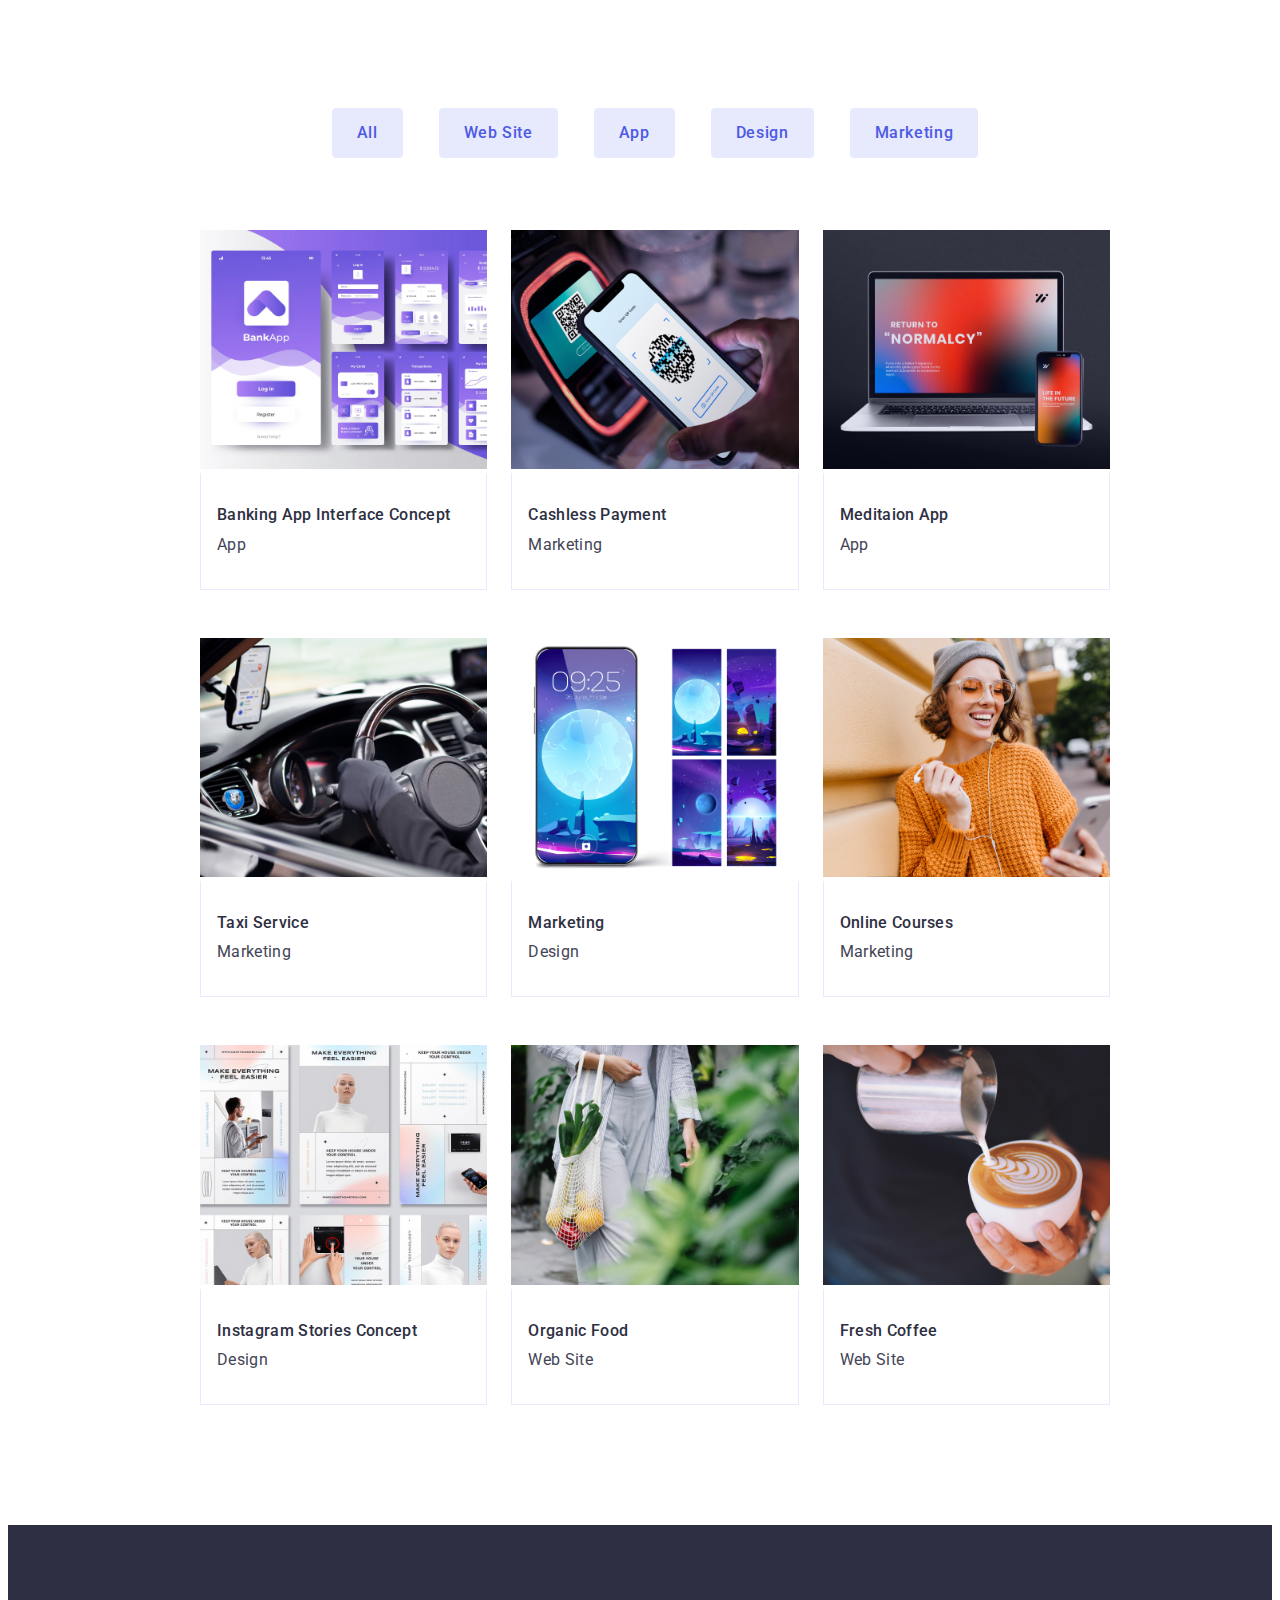
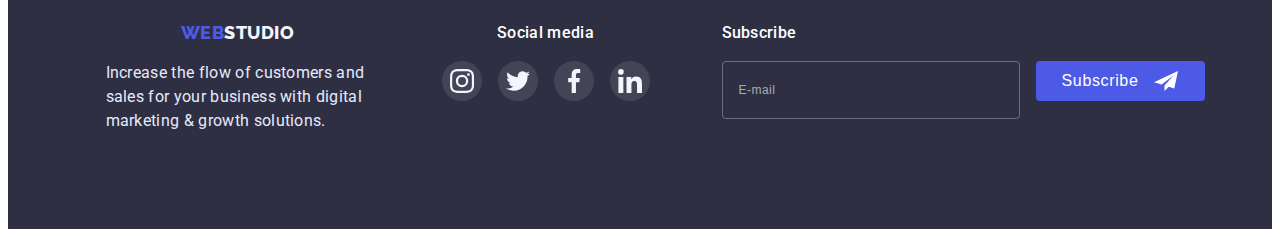
==== commit f1465a26: "." ====
--- a/portfolio.html
+++ b/portfolio.html
@@ -292,7 +292,8 @@
     </main>
 
     <!--Футер-->
-    <!--<footer class="footer">
+    <!--Футер-->
+    <footer class="footer">
       <div class="container">
         <ul class="footer-list list">
           <li class="footer-item footer-item-desc">
@@ -348,9 +349,11 @@
           <li class="footer-item footer-item-submit">
             <form class="footer-form">
               <div class="footer-field">
-                <label for="user-email" class="footer-input-text"
-                  >Subscribe</label
-                >
+                <div class="footer-input-text-div">
+                  <label for="user-email" class="footer-input-text"
+                    >Subscribe</label
+                  >
+                </div>
                 <div class="footer-input-wrap">
                   <input
                     type="text"
@@ -358,20 +361,22 @@
                     class="footer-input"
                     placeholder="E-mail"
                   />
-                  <button type="submit" class="footer-submit-button">
-                    <span class="footer-btn-text">Subscribe</span>
-                    <svg class="footer-subscribe-icon" width="24" height="24">
-                      <use
-                        href="./images/footer-subsc.svg#icon-subscribe"
-                      ></use>
-                    </svg>
-                  </button>
+                  <div class="footer-submit-button-wrap">
+                    <button type="submit" class="footer-submit-button">
+                      <span class="footer-btn-text">Subscribe</span>
+                      <svg class="footer-subscribe-icon" width="24" height="24">
+                        <use
+                          href="./images/footer-subsc.svg#icon-subscribe"
+                        ></use>
+                      </svg>
+                    </button>
+                  </div>
                 </div>
               </div>
             </form>
           </li>
         </ul>
       </div>
-    </footer>-->
+    </footer>
   </body>
 </html>
--- a/css/styles.css
+++ b/css/styles.css
@@ -30,10 +30,8 @@
   font-family: "Roboto", sans-serif;
 }
 .container {
-  margin-left: auto;
-  margin-right: auto;
-  width: 100%;
-  max-width: 1158px;
+  margin: 0 auto;
+  width: 100%;
   /*outline: 2px solid tomato;*/
   padding-left: 15px;
   padding-right: 15px;
@@ -60,6 +58,9 @@
   color: var(--second-title-color);
 }
 
+.no-scroll {
+  overflow: hidden;
+}
 .hidden {
   position: absolute;
   width: 1px;
@@ -91,6 +92,12 @@
   align-items: center;
 }
 
+.header-wrap {
+  margin: 0;
+  padding: 0;
+  display: flex;
+  align-items: center;
+}
 .header-cnt {
   display: flex;
   align-items: center;
@@ -113,8 +120,13 @@
   color: var(--accent-color);
 }
 
+.header-list,
+.header-auth-list {
+  display: none;
+}
+
 .header-list {
-  display: flex;
+  display: none;
   align-items: center;
   margin-left: 76px;
 }
@@ -129,7 +141,7 @@
 
 .header-item {
   position: relative;
-  display: inline-block;
+  display: flex;
 
   font-weight: 500;
   font-size: 16px;
@@ -179,6 +191,10 @@
 
 .header-auth-link {
   font-style: normal;
+  font-weight: 400;
+  font-size: 12px;
+  line-height: 1.17;
+  letter-spacing: 0.04em;
   text-decoration: none;
   color: #434455;
   transition: color 250ms cubic-bezier(0.4, 0, 0.2, 1);
@@ -198,19 +214,189 @@
   display: flex;
 }
 
-.header-auth-list .header-auth-item + .header-auth-item {
-  margin-left: 40px;
-}
-
 .header-address {
   margin-left: auto;
 }
 
+.menu-open-btn {
+  width: 40px;
+  height: 40px;
+  display: flex;
+  justify-content: center;
+  align-items: center;
+  margin-left: auto;
+  padding: 0;
+  margin-bottom: 24px;
+
+  background-color: tomato;
+  border: 0;
+  cursor: pointer;
+  transition: background-color 250ms cubic-bezier(0.4, 0, 0.2, 1);
+}
+.menu-open-icon {
+  fill: #2e2f42;
+  transition: fill 250ms cubic-bezier(0.4, 0, 0.2, 1);
+}
+
+.mob-menu {
+  width: 100%;
+  height: 100%;
+  position: fixed;
+  top: 0;
+  left: 0;
+  background-color: #fff;
+
+  padding-top: 24px;
+  padding-right: 24px;
+  border-bottom: 48px;
+  padding-left: 40px;
+
+  transition: opacity 250ms cubic-bezier(0.4, 0, 0.2, 1),
+    visibility 250ms cubic-bezier(0.4, 0, 0.2, 1);
+}
+
+.mob-menu > .container {
+  height: 100%;
+  display: flex;
+  flex-direction: column;
+  justify-content: space-between;
+  overflow-y: auto;
+}
+.close-menu-btn {
+  width: 24px;
+  height: 24px;
+  display: flex;
+  justify-content: center;
+  align-items: center;
+  margin-left: auto;
+  padding: 0;
+  margin-bottom: 24px;
+
+  background-color: #e7e9fc;
+  border: 1px solid rgba(0, 0, 0, 0.1);
+  border-radius: 50%;
+
+  cursor: pointer;
+  transition: background-color 250ms cubic-bezier(0.4, 0, 0.2, 1);
+}
+.close-menu-icon {
+  fill: #000000;
+  transition: fill 250ms cubic-bezier(0.4, 0, 0.2, 1);
+}
+.header-menu-list {
+  margin-bottom: 40px;
+}
+.header-menu-item {
+  padding-top: 40px;
+}
+
+.header-sel-page {
+}
+.header-menu-item-link {
+  display: block;
+  font-style: normal;
+  font-weight: 700;
+  font-size: 36px;
+  line-height: 1.11;
+  letter-spacing: 0.02em;
+  color: #2e2f42;
+
+  text-decoration: none;
+
+  transition: color 250ms cubic-bezier(0.4, 0, 0.2, 1);
+}
+
+.studio-menu {
+  color: #404bbf;
+}
+
+.header-menu-email-link:hover,
+.header-menu-email-link:focus {
+  color: var(--accent-color);
+}
+
+.header-menu-tel-link:hover,
+.header-menu-tel-link:focus {
+  color: var(--accent-color);
+}
+
+.header-menu-item-link:hover,
+.header-menu-item-link:focus {
+  color: var(--accent-color);
+}
+
+.header-menu-address {
+}
+.header-menu-list-wrap {
+}
+
+.header-menu-address-wrap {
+  margin-top: auto;
+}
+.header-menu-auth-list {
+}
+.header-menu-auth-item {
+}
+.header-menu-tel-link {
+  display: block;
+  margin-bottom: 40px;
+
+  font-style: normal;
+  font-weight: 700;
+  font-size: 36px;
+  line-height: 1.11;
+  letter-spacing: 0.02em;
+  text-transform: capitalize;
+  color: #434455;
+
+  text-decoration: none;
+  transition: color 250ms cubic-bezier(0.4, 0, 0.2, 1);
+}
+.header-menu-email-link {
+  display: block;
+  margin-bottom: 48px;
+  font-style: normal;
+  font-weight: 500;
+  font-size: 20px;
+  line-height: 1.2;
+  letter-spacing: 0.02em;
+  color: #434455;
+
+  text-decoration: none;
+  transition: color 250ms cubic-bezier(0.4, 0, 0.2, 1);
+}
+.menu-soc-list {
+  display: flex;
+  justify-content: left;
+  gap: 56px;
+}
+.menu-soc-item {
+  width: 40px;
+  height: 40px;
+  margin-bottom: 40px;
+}
+.menu-soc-link {
+  width: 100%;
+  height: 100%;
+  border-radius: 50%;
+  display: flex;
+  justify-content: center;
+  align-items: center;
+  background-color: #4d5ae5;
+
+  transition-property: background-color;
+  transition-duration: 250ms;
+  transition-timing-function: cubic-bezier(0.4, 0, 0.2, 1);
+}
+.menu-soc-icon {
+  fill: #f4f4fd;
+}
+
 /*--------main page--------*/
 
 .main-page-cnt {
-  padding-top: 188px;
-  padding-bottom: 188px;
+  padding-top: 112px;
+  padding-bottom: 112px;
   background-color: #2e2f42;
   max-width: 1440px;
   background-image: linear-gradient(
@@ -226,13 +412,17 @@
 }
 
 .main-paige-title {
-  font-size: 56px;
-  line-height: 1.07;
+  font-family: "Roboto";
+  font-style: normal;
+  font-weight: 700;
+  font-size: 36px;
+  line-height: 1.11;
   text-align: center;
   letter-spacing: 0.02em;
+  text-transform: capitalize;
   color: #ffffff;
-  margin-top: 0;
-  margin-bottom: 48;
+
+  margin-bottom: 72px;
 }
 .studio-btn {
   font-family: "Roboto";
@@ -269,16 +459,19 @@
 /*----peculiarities----*/
 
 .peculiarities {
-  padding-top: 120px;
-  padding-bottom: 120px;
+  padding-top: 96px;
+  padding-bottom: 96px;
 }
 
 .peculiarities-list {
   display: flex;
+  flex-wrap: wrap;
+  gap: 72px;
+  justify-content: center;
 }
 
 .peculiarities-item {
-  margin-left: 24px;
+  max-width: 396px;
 }
 
 .peculiarities-list .peculiarities-item:first-child {
@@ -288,17 +481,34 @@
   margin: 0;
   margin-bottom: 8px;
   margin-top: 8px;
-  width: 264px;
+
+  font-family: "Roboto";
+  font-style: normal;
+  font-weight: 700;
+  font-size: 36px;
+  line-height: 1.11;
+  text-align: center;
+  letter-spacing: 0.02em;
+  text-transform: capitalize;
+  color: #2e2f42;
 }
 
 .pec-iat {
   margin: 0;
   padding-bottom: 0;
   width: 264px;
+
+  font-family: "Roboto";
+  font-style: normal;
+  font-weight: 500;
+  font-size: 16px;
+  line-height: 1.5;
+  letter-spacing: 0.02em;
+  color: #434455;
 }
 
 .icon-pec-list {
-  display: flex;
+  display: none;
   justify-content: center;
 }
 .icon-pec-item {
@@ -310,7 +520,7 @@
   width: 100%;
   height: 100%;
   border-radius: 4px;
-  display: flex;
+  display: none;
   justify-content: center;
   align-items: center;
   background-color: #f4f4fd;
@@ -318,6 +528,7 @@
 
 /*----what are we doing----*/
 .about {
+  display: none;
   padding-bottom: 120px;
 }
 
@@ -327,7 +538,7 @@
 }
 
 .about-list {
-  display: flex;
+  display: none;
   justify-content: center;
 }
 
@@ -348,7 +559,7 @@
 .us-list {
   display: flex;
   flex-wrap: wrap;
-  gap: 30px;
+  gap: 72px;
   justify-content: center;
 }
 
@@ -440,7 +651,8 @@
 .customers-list {
   display: flex;
   justify-content: center;
-  gap: 24px;
+  column-gap: 16px;
+  row-gap: 72px;
   flex-wrap: wrap;
 }
 
@@ -483,9 +695,10 @@
 }
 /*-------footer--------*/
 .footer {
+  justify-content: center;
   background-color: #2e2f42;
-  padding-top: 100px;
-  padding-bottom: 100px;
+  padding-top: 96px;
+  padding-bottom: 96px;
 }
 .footer-logo {
   font-family: "Raleway";
@@ -494,6 +707,7 @@
   line-height: 1.33;
   display: flex;
   align-items: center;
+  justify-content: center;
   letter-spacing: 0.03em;
   text-transform: uppercase;
   text-decoration: none;
@@ -516,17 +730,22 @@
 
 .footer-list {
   display: flex;
+  flex-wrap: wrap;
+  gap: 72px;
+  justify-content: center;
 }
 
 .footer-item-desc {
-  margin-right: 120px;
+  justify-content: center;
 }
 
 .footer-item-submit {
-  margin-left: auto;
+  margin-left: 0;
 }
 
 .footer-item-title {
+  display: flex;
+  justify-content: center;
   margin-top: 0;
   margin-bottom: 16px;
   font-weight: 500;
@@ -568,10 +787,17 @@
 }
 
 .footer-field {
+  margin-left: auto;
+  margin-right: auto;
   display: inline-block;
+  justify-content: center;
+  align-items: center;
 }
 
 .footer-input-text {
+  display: flex;
+  margin: auto;
+  justify-content: center;
   font-weight: 500;
   font-size: 16px;
   line-height: var(--typical-lh);
@@ -582,7 +808,22 @@
   margin-bottom: 16px;
 }
 
+.footer-input-text-div {
+  align-items: center;
+  justify-content: center;
+}
+
+.footer-input-wrap {
+  display: flex;
+  flex-wrap: wrap;
+  justify-content: center;
+  gap: 16px;
+}
+
 .footer-input {
+  margin-left: auto;
+  margin-right: auto;
+  justify-content: center;
   height: 40px;
   width: 264px;
 
@@ -609,7 +850,9 @@
 .footer-submit-button {
   display: flex;
   align-items: center;
-  margin-left: 24px;
+  justify-content: center;
+  margin-left: auto;
+  margin-right: auto;
   padding: 8px 24px;
   min-width: 169px;
   height: 40px;
--- a/css/tablet.css
+++ b/css/tablet.css
@@ -4,11 +4,28 @@
   }
 
   .us > .container {
-    max-width: 552px;
+    max-width: 582px;
+  }
+
+  .main-paige-title {
+    font-weight: 700;
+    font-size: 56px;
+    line-height: 1.07;
+
+    margin-bottom: 36px;
+  }
+
+  .peculiarities-list {
+    column-gap: 24px;
+    row-gap: 72px;
+  }
+  .pec-it {
+    text-align: left;
   }
 
   .us-item {
-    width: calc((100%-60px) / 2);
+    gap: 24px;
+    width: calc((100% - 60px) / 2);
   }
   .customers-item {
     width: calc((100% - 74px) / 3);
--- a/css/desktop.css
+++ b/css/desktop.css
@@ -7,8 +7,80 @@
     max-width: 1200px;
   }
 
+  .main-page-cnt {
+    padding-top: 188px;
+    padding-bottom: 188px;
+  }
+
+  .main-paige-title {
+    font-weight: 700;
+    font-size: 56px;
+    line-height: 1.07;
+
+    margin-bottom: 48px;
+  }
+
+  .icon-pec-list {
+    display: flex;
+    justify-content: center;
+  }
+  .icon-pec-item {
+    width: 264px;
+    height: 112px;
+  }
+
+  .icon-pec-wrap {
+    width: 100%;
+    height: 100%;
+    border-radius: 4px;
+    display: flex;
+    justify-content: center;
+    align-items: center;
+    background-color: #f4f4fd;
+  }
+
+  .about {
+    display: flex;
+    padding-bottom: 120px;
+  }
+
+  .title-about {
+    margin-top: 0;
+    margin-bottom: 72px;
+  }
+
+  .about-list {
+    display: flex;
+    justify-content: center;
+  }
+
+  .about-item {
+    margin-left: 24px;
+  }
+
+  .about-list .about-item:first-child {
+    margin-left: 0;
+  }
+
+  .peculiarities-item {
+    margin-left: 24px;
+  }
+
+  .icon-pec-list {
+    display: flex;
+    justify-content: center;
+  }
+
+  .icon-pec-wrap {
+    display: flex;
+  }
+
+  .us-list {
+    flex-wrap: nowrap;
+  }
   .us-item {
-    width: calc((100%-60px) / 4);
+    gap: 24px;
+    width: calc((100% - 60px) / 4);
   }
   .customers-item {
     width: calc((100% - 150px) / 6);
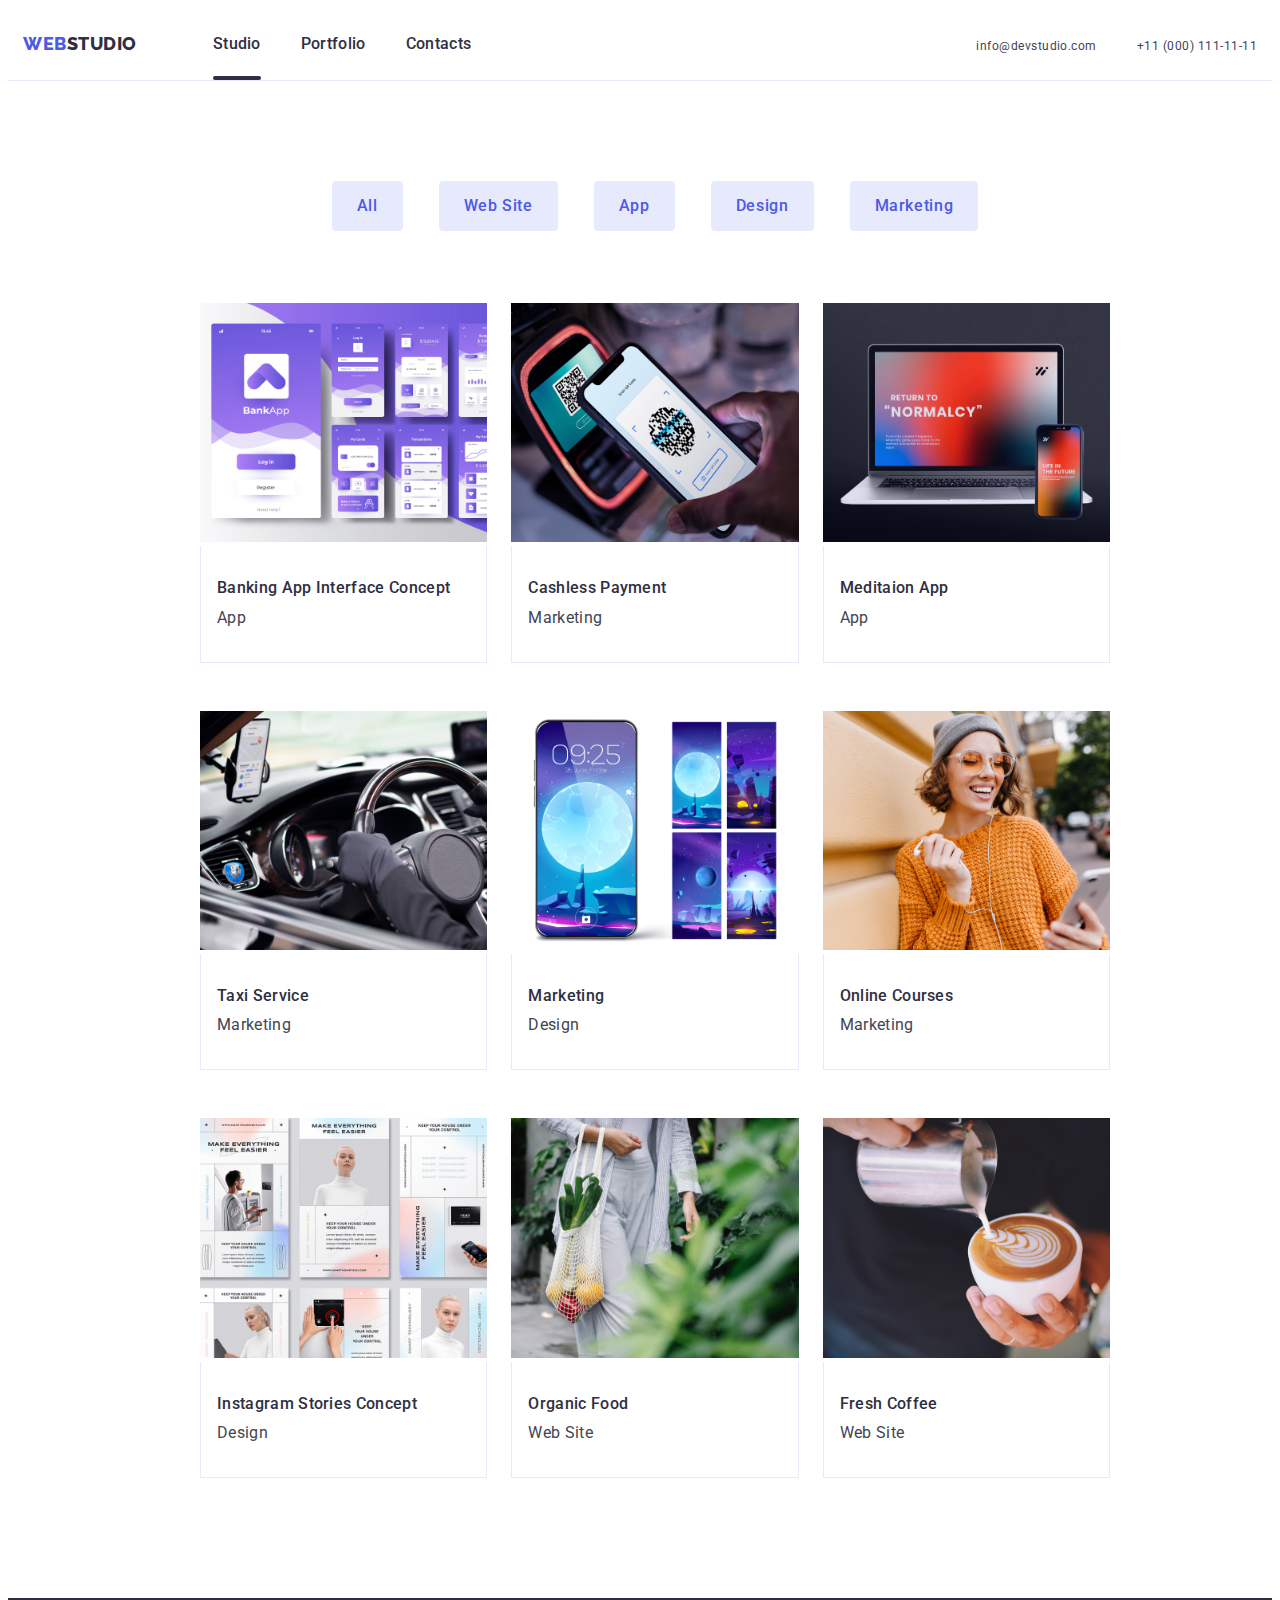
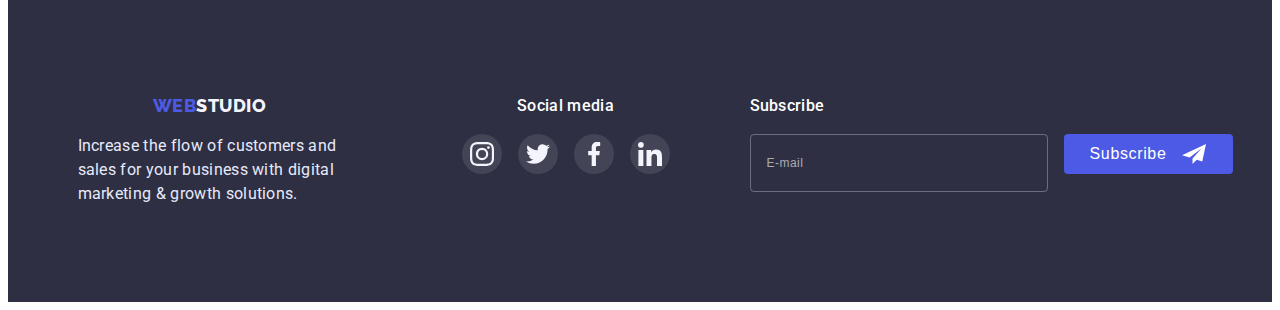
==== commit b038de12: "." ====
--- a/portfolio.html
+++ b/portfolio.html
@@ -26,24 +26,28 @@
 
   <body>
     <!--Шапка сайта-->
-    <!--<header class="header">
+    <header class="header">
       <div class="container header-cnt">
         <nav class="header-cnt">
           <a class="header-logo" href="./index.html">
             <span>Web</span>Studio
           </a>
 
-          <ul class="header-list list">
-            <li class="header-item">
-              <a class="header-item-link" href="./index.html">Studio</a>
-            </li>
-            <li class="header-item header-sel-page">
-              <a class="header-item-link" href="./portfolio.html">Portfolio</a>
-            </li>
-            <li class="header-item">
-              <a class="header-item-link" href="">Contacts</a>
-            </li>
-          </ul>
+          <div class="header-wrap">
+            <ul class="header-list list">
+              <li class="header-item header-sel-page">
+                <a class="header-item-link" href="./index.html">Studio</a>
+              </li>
+              <li class="header-item">
+                <a class="header-item-link" href="./portfolio.html"
+                  >Portfolio</a
+                >
+              </li>
+              <li class="header-item">
+                <a class="header-item-link" href="">Contacts</a>
+              </li>
+            </ul>
+          </div>
         </nav>
 
         <address class="header-address">
@@ -61,7 +65,88 @@
           </ul>
         </address>
       </div>
-    </header>-->
+
+      <button type="button" class="menu-open-btn" data-menu-open>
+        <svg class="menu-open-icon" width="24" height="24">
+          <use href="./images/menu-open-icons.svg#icon-menu"></use>
+        </svg>
+      </button>
+      <div class="mob-menu is-hidden" data-menu>
+        <div class="container">
+          <div class="header-menu-list-wrap">
+            <button class="close-menu-btn" data-menu-close type="button">
+              <svg class="close-menu-icon" width="8" height="8">
+                <use href="./images/close-modal.svg#icon-x-btn"></use>
+              </svg>
+            </button>
+            <ul class="header-menu-list list">
+              <li class="header-menu-item header-sel-page">
+                <a class="header-menu-item-link studio-menu" href="./index.html"
+                  >Studio</a
+                >
+              </li>
+              <li class="header-menu-item">
+                <a class="header-menu-item-link" href="./portfolio.html"
+                  >Portfolio</a
+                >
+              </li>
+              <li class="header-menu-item">
+                <a class="header-menu-item-link" href="">Contacts</a>
+              </li>
+            </ul>
+          </div>
+          <div class="header-menu-address-wrap">
+            <address class="header-menu-address">
+              <ul class="header-menu-auth-list list">
+                <li class="header-menu-auth-item">
+                  <a class="header-menu-tel-link" href="tel:+110001111111"
+                    >+11 (000) 111-11-11</a
+                  >
+                </li>
+                <li class="header-menu-auth-item">
+                  <a
+                    class="header-menu-email-link"
+                    href="mailto:info@devstudio.com"
+                    >info@devstudio.com</a
+                  >
+                </li>
+              </ul>
+            </address>
+
+            <ul class="menu-soc-list list">
+              <li class="menu-soc-item">
+                <a href="" class="menu-soc-link link">
+                  <svg class="menu-soc-icon" width="24" height="24">
+                    <use href="./images/icon-team.svg#icon-instagram-2"></use>
+                  </svg>
+                </a>
+              </li>
+              <li class="menu-soc-item">
+                <a href="" class="menu-soc-link link">
+                  <svg class="menu-soc-icon" width="24" height="24">
+                    <use href="./images/icon-team.svg#icon-twitter-1"></use>
+                  </svg>
+                </a>
+              </li>
+              <li class="menu-soc-item">
+                <a href="" class="menu-soc-link link">
+                  <svg class="menu-soc-icon" width="24" height="24">
+                    <use href="./images/icon-team.svg#icon-facebook-1"></use>
+                  </svg>
+                </a>
+              </li>
+              <li class="menu-soc-item">
+                <a href="" class="menu-soc-link link">
+                  <svg class="menu-soc-icon" width="24" height="24">
+                    <use href="./images/icon-team.svg#icon-linkedin-1"></use>
+                  </svg>
+                </a>
+              </li>
+            </ul>
+          </div>
+        </div>
+      </div>
+    </header>
 
     <main>
       <section class="box-sec">
--- a/css/styles.css
+++ b/css/styles.css
@@ -122,11 +122,11 @@
 
 .header-list,
 .header-auth-list {
-  display: none;
+  display: flex;
 }
 
 .header-list {
-  display: none;
+  display: flex;
   align-items: center;
   margin-left: 76px;
 }
--- a/css/tablet.css
+++ b/css/tablet.css
@@ -15,6 +15,10 @@
     margin-bottom: 36px;
   }
 
+  .menu-open-btn {
+    display: none;
+  }
+
   .peculiarities-list {
     column-gap: 24px;
     row-gap: 72px;
@@ -23,8 +27,12 @@
     text-align: left;
   }
 
+  .us-list {
+    row-gap: 64px;
+    column-gap: 24px;
+  }
+
   .us-item {
-    gap: 24px;
     width: calc((100% - 60px) / 2);
   }
   .customers-item {
--- a/css/desktop.css
+++ b/css/desktop.css
@@ -18,6 +18,14 @@
     line-height: 1.07;
 
     margin-bottom: 48px;
+  }
+
+  .menu-open-btn {
+    display: none;
+  }
+
+  .header-auth-list {
+    gap: 40px;
   }
 
   .icon-pec-list {
@@ -77,9 +85,9 @@
 
   .us-list {
     flex-wrap: nowrap;
+    gap: 24px;
   }
   .us-item {
-    gap: 24px;
     width: calc((100% - 60px) / 4);
   }
   .customers-item {
@@ -113,3 +121,11 @@
     padding-right: 156px;
   }
 }
+
+.footer-list {
+  gap: 80px;
+}
+
+.footer-item-desc {
+  margin-right: 40px;
+}
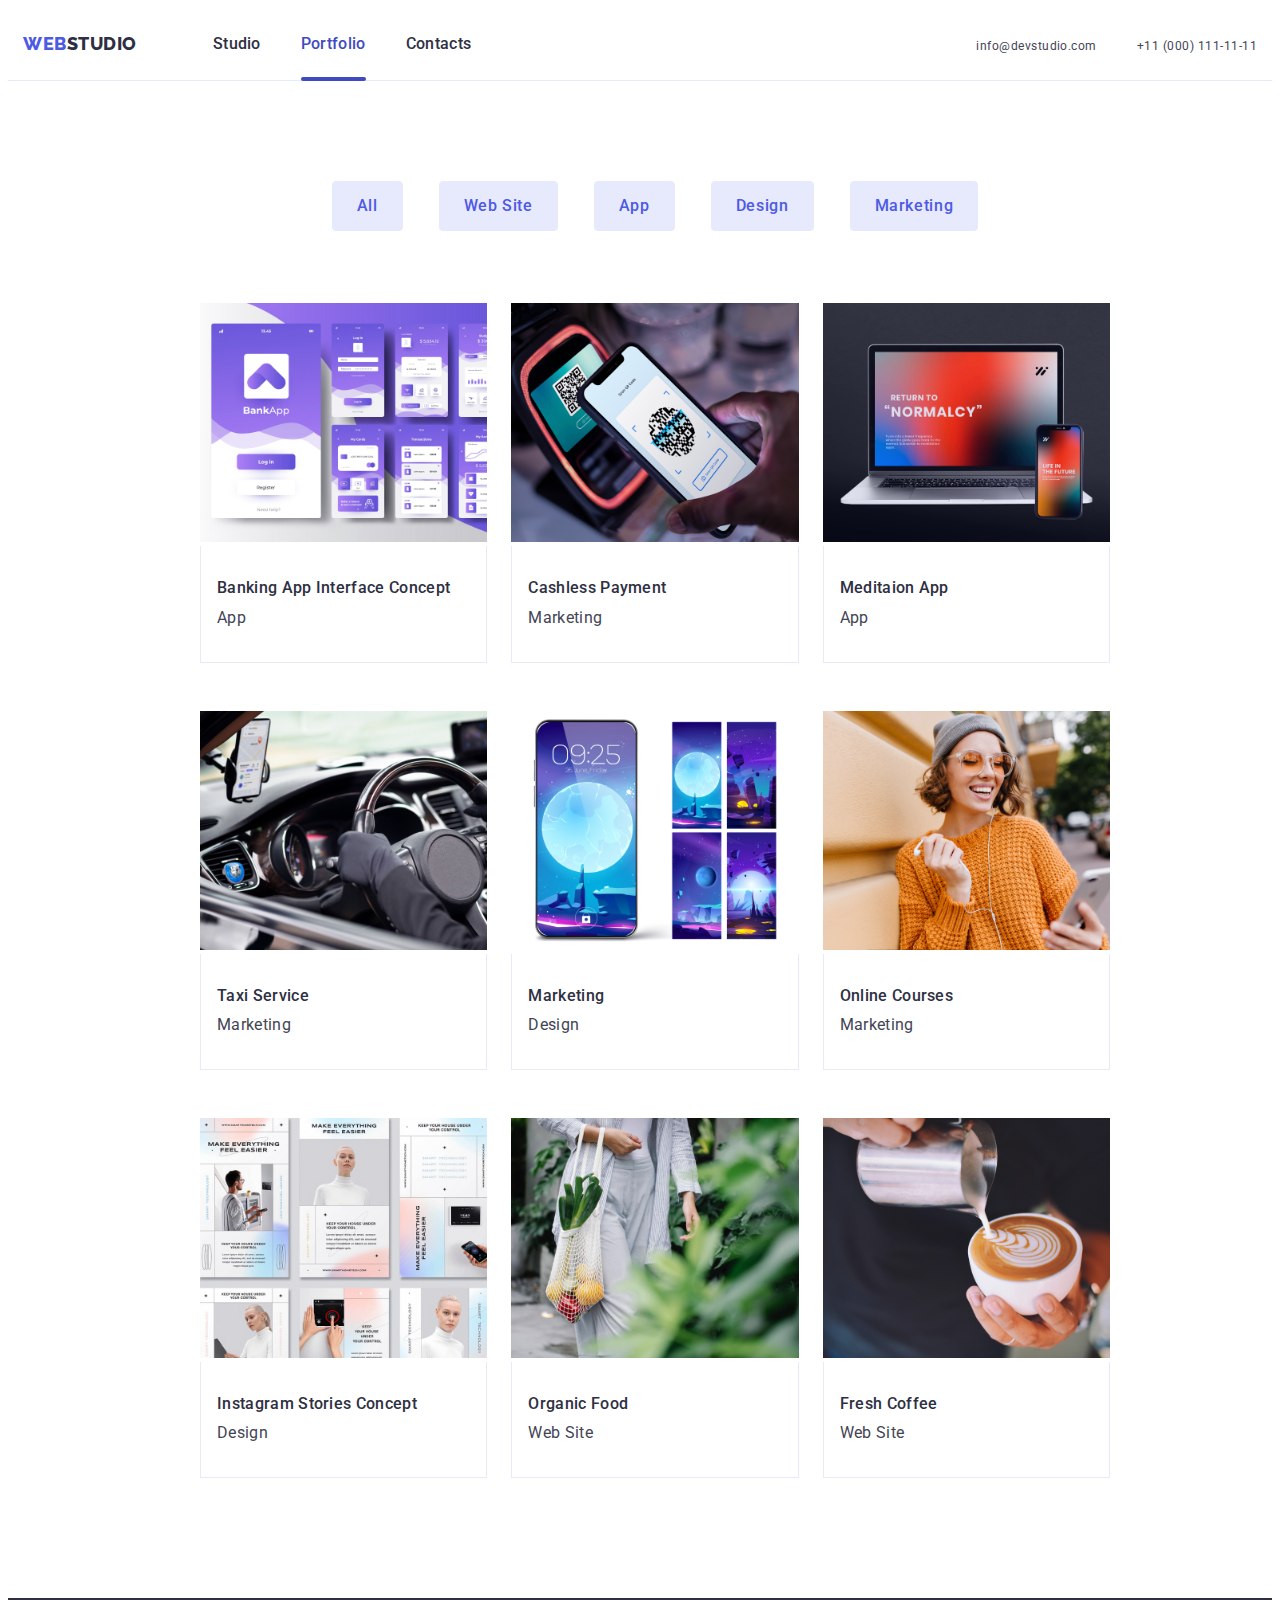
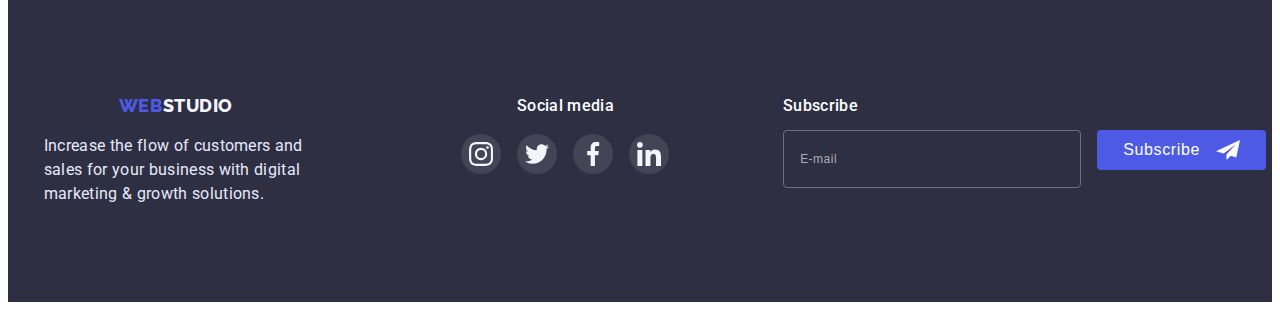
==== commit 89c7e73b: "." ====
--- a/portfolio.html
+++ b/portfolio.html
@@ -35,13 +35,11 @@
 
           <div class="header-wrap">
             <ul class="header-list list">
+              <li class="header-item">
+                <a class="header-item-link" href="./index.html">Studio</a>
+              </li>
               <li class="header-item header-sel-page">
-                <a class="header-item-link" href="./index.html">Studio</a>
-              </li>
-              <li class="header-item">
-                <a class="header-item-link" href="./portfolio.html"
-                  >Portfolio</a
-                >
+                <a class="header-sel-item" href="./portfolio.html">Portfolio</a>
               </li>
               <li class="header-item">
                 <a class="header-item-link" href="">Contacts</a>
--- a/css/styles.css
+++ b/css/styles.css
@@ -125,12 +125,6 @@
   display: flex;
 }
 
-.header-list {
-  display: flex;
-  align-items: center;
-  margin-left: 76px;
-}
-
 .header-list .header-item {
   margin-right: 40px;
 }
@@ -150,14 +144,26 @@
   color: var(--main-title-color);
 }
 
+.header-sel-item {
+  padding-top: 24px;
+  padding-bottom: 24px;
+  display: block;
+  font-weight: 500;
+  font-size: 16px;
+  line-height: var(--typical-lh);
+  letter-spacing: 0.02em;
+  color: #404bbf;
+  text-decoration: none;
+  transition: color 250ms cubic-bezier(0.4, 0, 0.2, 1);
+}
 .header-sel-page::after {
   content: "";
   position: absolute;
   width: 100%;
   height: 4px;
   left: 0px;
-  bottom: 0;
-  background: var(--main-title-color);
+  bottom: -1px;
+  background: var(--hover-btn-color);
   border-radius: 2px;
 
   transition: color 250ms cubic-bezier(0.4, 0, 0.2, 1);
@@ -169,7 +175,7 @@
   width: 100%;
   height: 4px;
   left: 0px;
-  bottom: 0;
+  bottom: -1px;
   background: #404bbf;
   border-radius: 2px;
 }
@@ -735,6 +741,13 @@
   justify-content: center;
 }
 
+.footer-two-item-wrap {
+  display: flex;
+  flex-wrap: wrap;
+  justify-content: center;
+  gap: 24px;
+}
+
 .footer-item-desc {
   justify-content: center;
 }
@@ -789,7 +802,9 @@
 .footer-field {
   margin-left: auto;
   margin-right: auto;
-  display: inline-block;
+  display: flex;
+  flex-wrap: wrap;
+  gap: 16px;
   justify-content: center;
   align-items: center;
 }
@@ -804,8 +819,6 @@
   letter-spacing: 0.02em;
 
   color: #ffffff;
-  display: inline-block;
-  margin-bottom: 16px;
 }
 
 .footer-input-text-div {
@@ -881,14 +894,6 @@
 
   color: #ffffff;
 }
-
-/*.footer-btn-text::after {
-  content: url(../images/footer-subsc.svg#icon-subscribe);
-  display: inline-block;
-  width: 24px;
-  height: 24px;
-  fill: rgb(255, 255, 255);
-}*/
 
 .footer-subscribe-icon {
   fill: #fff;
--- a/css/mobile.css
+++ b/css/mobile.css
@@ -3,3 +3,11 @@
     max-width: 426px;
   }
 }
+
+.header-list {
+  display: none;
+}
+
+.header-auth-list {
+  display: none;
+}
--- a/css/tablet.css
+++ b/css/tablet.css
@@ -5,6 +5,16 @@
 
   .us > .container {
     max-width: 582px;
+  }
+
+  .header-list {
+    display: flex;
+    align-items: center;
+    margin-left: 76px;
+  }
+
+  .header-auth-list {
+    display: inline-block;
   }
 
   .main-paige-title {
@@ -64,3 +74,16 @@
     padding-bottom: 96px;
   }
 }
+.footer-form {
+  display: inline-block;
+  justify-content: start;
+}
+
+.footer-list {
+  justify-content: start;
+}
+
+.footer-input-text {
+  display: block;
+  margin-bottom: 12px;
+}
--- a/css/desktop.css
+++ b/css/desktop.css
@@ -20,11 +20,22 @@
     margin-bottom: 48px;
   }
 
+  .header-list {
+    display: flex;
+    align-items: center;
+    margin-left: 76px;
+  }
+
+  .header-auth-list {
+    display: flex;
+  }
+
   .menu-open-btn {
     display: none;
   }
 
   .header-auth-list {
+    display: flex;
     gap: 40px;
   }
 
@@ -123,9 +134,13 @@
 }
 
 .footer-list {
-  gap: 80px;
+  justify-content: space-around;
 }
 
 .footer-item-desc {
   margin-right: 40px;
 }
+
+.footer-field {
+  display: block;
+}
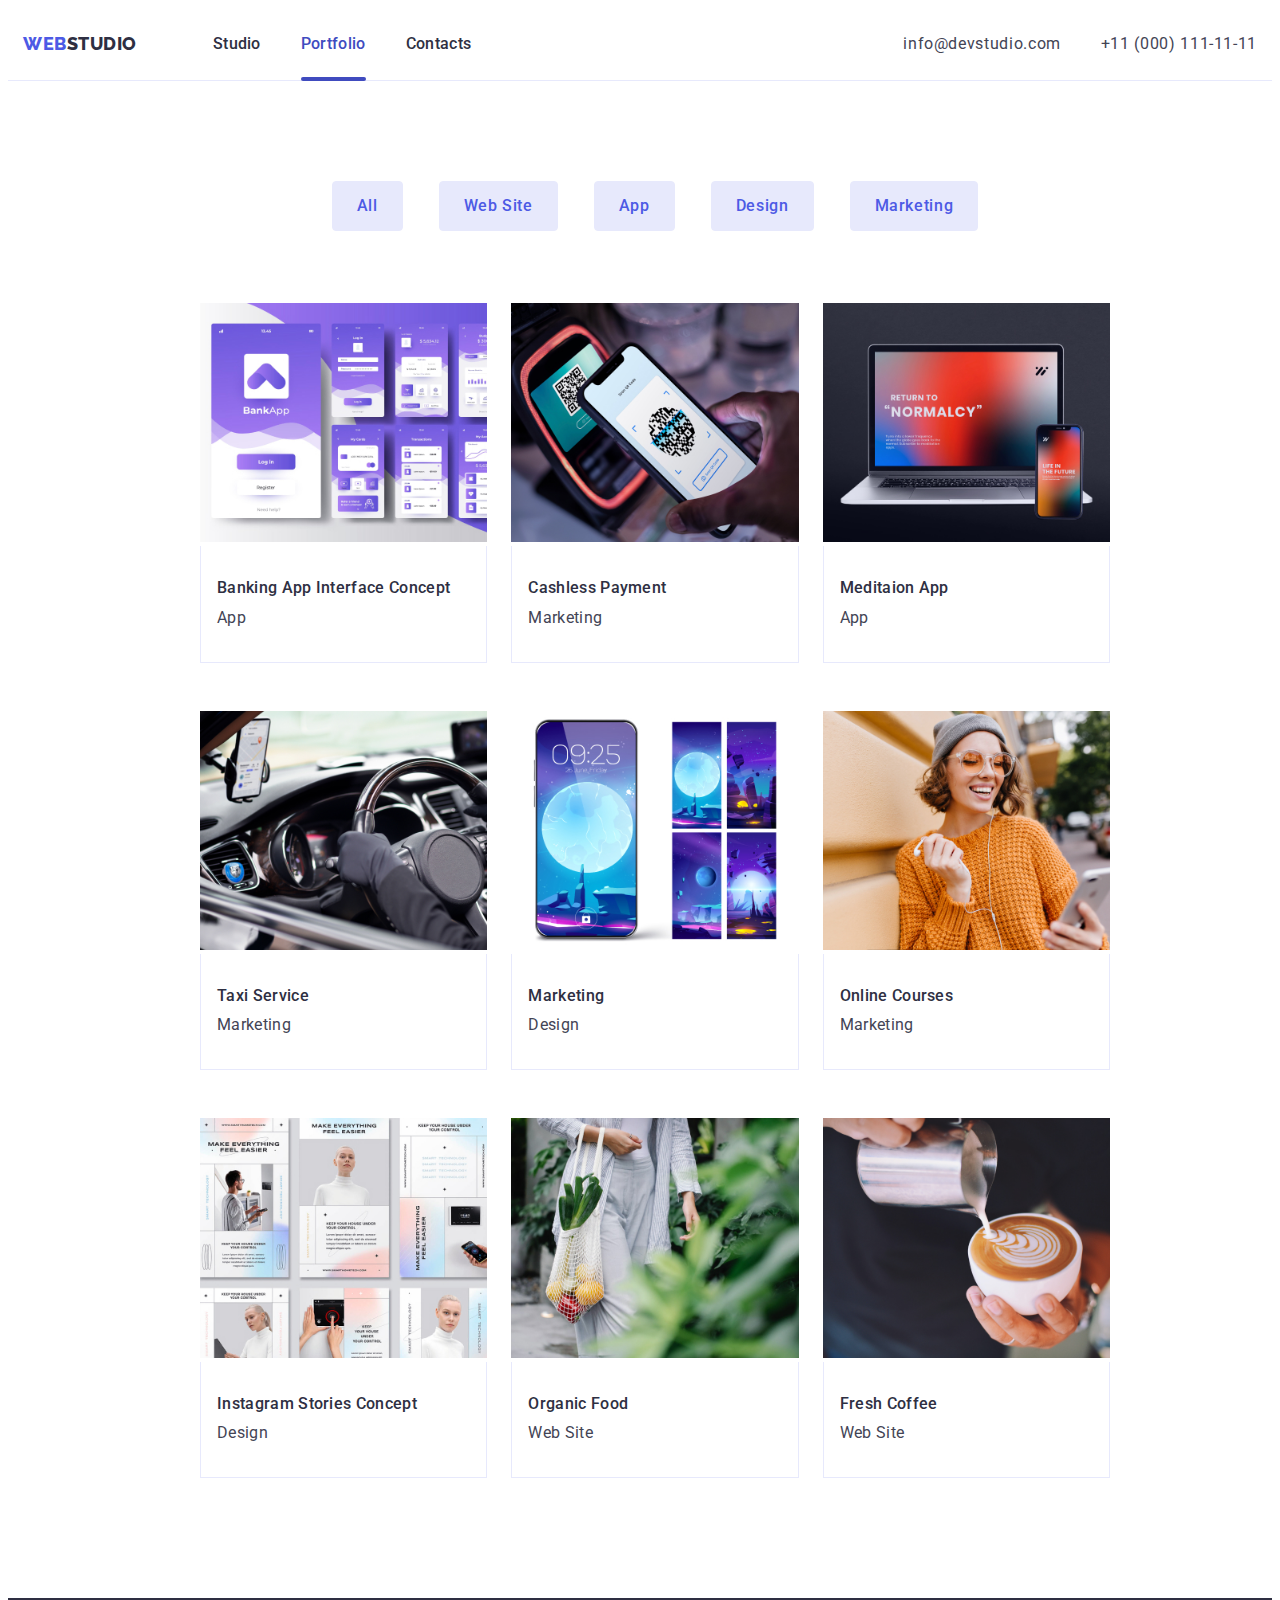
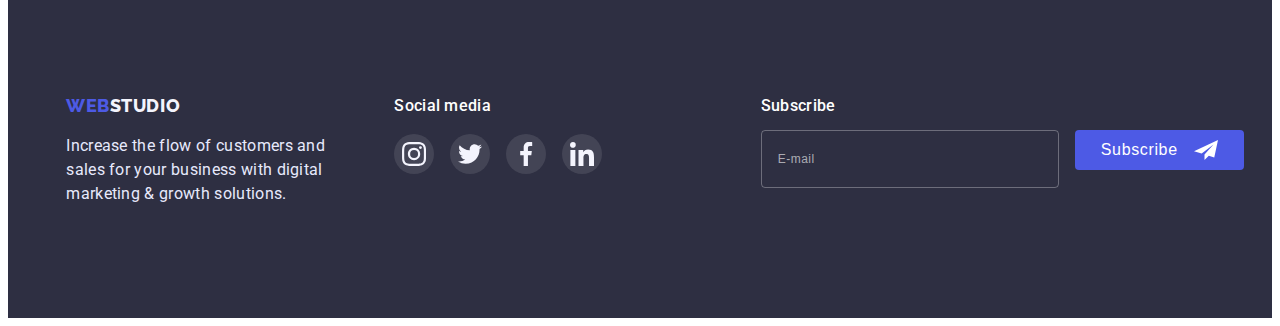
==== commit bf053402: "." ====
--- a/portfolio.html
+++ b/portfolio.html
@@ -375,68 +375,69 @@
     </main>
 
     <!--Футер-->
-    <!--Футер-->
     <footer class="footer">
       <div class="container">
-        <ul class="footer-list list">
-          <li class="footer-item footer-item-desc">
-            <a class="footer-logo" href="./index.html">
-              <span>Web</span>Studio
-            </a>
-            <p class="footer-text">
-              Increase the flow of customers and sales for your business with
-              digital marketing & growth solutions.
-            </p>
-          </li>
-          <li class="footer-item footer-item-soc">
-            <h3 class="footer-item-title">Social media</h3>
-            <ul class="footer-soc-list list">
-              <li class="footer-soc-item">
-                <a href="" class="footer-soc-link link">
-                  <svg class="footer-icon" width="24" height="24">
-                    <use
-                      href="./images/footer-icons.svg#icon-instagram-footer"
-                    ></use>
-                  </svg>
-                </a>
-              </li>
-              <li class="footer-soc-item">
-                <a href="" class="footer-soc-link link">
-                  <svg class="footer-icon" width="24" height="24">
-                    <use
-                      href="./images/footer-icons.svg#icon-twitter-footer"
-                    ></use>
-                  </svg>
-                </a>
-              </li>
-              <li class="footer-soc-item">
-                <a href="" class="footer-soc-link link">
-                  <svg class="footer-icon" width="24" height="24">
-                    <use
-                      href="./images/footer-icons.svg#icon-facebook-footer"
-                    ></use>
-                  </svg>
-                </a>
-              </li>
-              <li class="footer-soc-item">
-                <a href="" class="footer-soc-link link">
-                  <svg class="footer-icon" width="24" height="24">
-                    <use
-                      href="./images/footer-icons.svg#icon-linkedin-footer"
-                    ></use>
-                  </svg>
-                </a>
-              </li>
-            </ul>
-          </li>
-          <li class="footer-item footer-item-submit">
+        <div class="footer-list">
+          <div class="footer-two-item-wrap">
+            <div class="footer-item footer-item-desc">
+              <a class="footer-logo" href="./index.html">
+                <span>Web</span>Studio
+              </a>
+              <p class="footer-text">
+                Increase the flow of customers and sales for your business with
+                digital marketing & growth solutions.
+              </p>
+            </div>
+            <div class="footer-item footer-item-soc">
+              <h3 class="footer-item-title">Social media</h3>
+              <ul class="footer-soc-list list">
+                <li class="footer-soc-item">
+                  <a href="" class="footer-soc-link link">
+                    <svg class="footer-icon" width="24" height="24">
+                      <use
+                        href="./images/footer-icons.svg#icon-instagram-footer"
+                      ></use>
+                    </svg>
+                  </a>
+                </li>
+                <li class="footer-soc-item">
+                  <a href="" class="footer-soc-link link">
+                    <svg class="footer-icon" width="24" height="24">
+                      <use
+                        href="./images/footer-icons.svg#icon-twitter-footer"
+                      ></use>
+                    </svg>
+                  </a>
+                </li>
+                <li class="footer-soc-item">
+                  <a href="" class="footer-soc-link link">
+                    <svg class="footer-icon" width="24" height="24">
+                      <use
+                        href="./images/footer-icons.svg#icon-facebook-footer"
+                      ></use>
+                    </svg>
+                  </a>
+                </li>
+                <li class="footer-soc-item">
+                  <a href="" class="footer-soc-link link">
+                    <svg class="footer-icon" width="24" height="24">
+                      <use
+                        href="./images/footer-icons.svg#icon-linkedin-footer"
+                      ></use>
+                    </svg>
+                  </a>
+                </li>
+              </ul>
+            </div>
+          </div>
+          <div class="footer-item footer-item-submit">
             <form class="footer-form">
               <div class="footer-field">
-                <div class="footer-input-text-div">
-                  <label for="user-email" class="footer-input-text"
-                    >Subscribe</label
-                  >
-                </div>
+                <!-- <div class="footer-input-text-div"> -->
+                <label for="user-email" class="footer-input-text"
+                  >Subscribe</label
+                >
+                <!-- </div> -->
                 <div class="footer-input-wrap">
                   <input
                     type="text"
@@ -457,8 +458,8 @@
                 </div>
               </div>
             </form>
-          </li>
-        </ul>
+          </div>
+        </div>
       </div>
     </footer>
   </body>
--- a/css/styles.css
+++ b/css/styles.css
@@ -61,6 +61,7 @@
 .no-scroll {
   overflow: hidden;
 }
+
 .hidden {
   position: absolute;
   width: 1px;
@@ -234,7 +235,7 @@
   padding: 0;
   margin-bottom: 24px;
 
-  background-color: tomato;
+  background-color: transparent;
   border: 0;
   cursor: pointer;
   transition: background-color 250ms cubic-bezier(0.4, 0, 0.2, 1);
@@ -373,8 +374,7 @@
 }
 .menu-soc-list {
   display: flex;
-  justify-content: left;
-  gap: 56px;
+  justify-content: space-between;
 }
 .menu-soc-item {
   width: 40px;
@@ -384,6 +384,8 @@
 .menu-soc-link {
   width: 100%;
   height: 100%;
+  min-width: 40px;
+  min-height: 40px;
   border-radius: 50%;
   display: flex;
   justify-content: center;
@@ -731,14 +733,14 @@
   letter-spacing: 0.02em;
   color: #e7e9fc;
   width: 264px;
-  margin: 0;
+  margin-right: 0px;
+  justify-content: center;
 }
 
 .footer-list {
   display: flex;
   flex-wrap: wrap;
   gap: 72px;
-  justify-content: center;
 }
 
 .footer-two-item-wrap {
@@ -749,13 +751,16 @@
 }
 
 .footer-item-desc {
+  margin-right: 0px;
   justify-content: center;
 }
 
 .footer-item-submit {
   margin-left: 0;
-}
-
+  display: flex;
+  flex-wrap: wrap;
+  justify-content: center;
+}
 .footer-item-title {
   display: flex;
   justify-content: center;
@@ -800,11 +805,8 @@
 }
 
 .footer-field {
-  margin-left: auto;
-  margin-right: auto;
   display: flex;
   flex-wrap: wrap;
-  gap: 16px;
   justify-content: center;
   align-items: center;
 }
@@ -813,18 +815,20 @@
   display: flex;
   margin: auto;
   justify-content: center;
+  margin-bottom: 12px;
   font-weight: 500;
   font-size: 16px;
   line-height: var(--typical-lh);
   letter-spacing: 0.02em;
 
   color: #ffffff;
-}
+} /*
 
 .footer-input-text-div {
   align-items: center;
   justify-content: center;
 }
+*/
 
 .footer-input-wrap {
   display: flex;
@@ -860,6 +864,7 @@
 }
 
 /*button question*/
+
 .footer-submit-button {
   display: flex;
   align-items: center;
@@ -1051,6 +1056,7 @@
 /*--------modal1--------*/
 
 .backdrop {
+  overflow-y: hidden;
   position: fixed;
   top: 0;
   width: 100%;
--- a/css/mobile.css
+++ b/css/mobile.css
@@ -1,4 +1,4 @@
-@media screen and (min-width: 480px) {
+@media screen and (min-width: 320px) {
   .container {
     max-width: 426px;
   }
--- a/css/tablet.css
+++ b/css/tablet.css
@@ -73,17 +73,28 @@
     padding-top: 64px;
     padding-bottom: 96px;
   }
+
+  .footer-form {
+    display: inline-block;
+    justify-content: start;
+  }
+  
+  .footer-list {
+    justify-content: start;
+  }
+  
+  .footer-input-text {
+    display: block;
+    margin-bottom: 12px;
+  }
+    .footer-field {
+    display: block;
+  }
+    .footer-item-title {
+    justify-content: start;
+  }
+
+  .footer-logo {
+    justify-content: start;
+  }
 }
-.footer-form {
-  display: inline-block;
-  justify-content: start;
-}
-
-.footer-list {
-  justify-content: start;
-}
-
-.footer-input-text {
-  display: block;
-  margin-bottom: 12px;
-}
--- a/css/desktop.css
+++ b/css/desktop.css
@@ -28,16 +28,25 @@
 
   .header-auth-list {
     display: flex;
+    gap: 40px;
   }
 
+    .header-auth-link {
+    font-style: normal;
+    font-weight: 400;
+    font-size: 16px;
+    line-height: 24px;
+    letter-spacing: 0.04em;
+    font-style: normal;
+    text-decoration: none;
+    color: #434455;
+    transition: color 250ms cubic-bezier(0.4, 0, 0.2, 1);
+  }
+  
   .menu-open-btn {
     display: none;
   }
-
-  .header-auth-list {
-    display: flex;
-    gap: 40px;
-  }
+  
 
   .icon-pec-list {
     display: flex;
@@ -85,6 +94,24 @@
     margin-left: 24px;
   }
 
+  .pec-it {
+    font-style: normal;
+    font-weight: 500;
+    font-size: 20px;
+    line-height: 1.2;
+    letter-spacing: 0.02em;
+    color: #2e2f42;
+  }
+
+  .pec-iat {
+    font-style: normal;
+    font-weight: 400;
+    font-size: 16px;
+    line-height: 1.5;
+    letter-spacing: 0.02em;
+    color: #434455;
+  }
+  
   .icon-pec-list {
     display: flex;
     justify-content: center;
@@ -131,16 +158,17 @@
     padding-left: 156px;
     padding-right: 156px;
   }
+
+  
+  .footer-list {
+    justify-content: space-around;
+  }
+  
+  .footer-item-desc {
+    margin-right: 40px;
+  }
+  
+  .footer-field {
+    display: block;
+  }
 }
-
-.footer-list {
-  justify-content: space-around;
-}
-
-.footer-item-desc {
-  margin-right: 40px;
-}
-
-.footer-field {
-  display: block;
-}
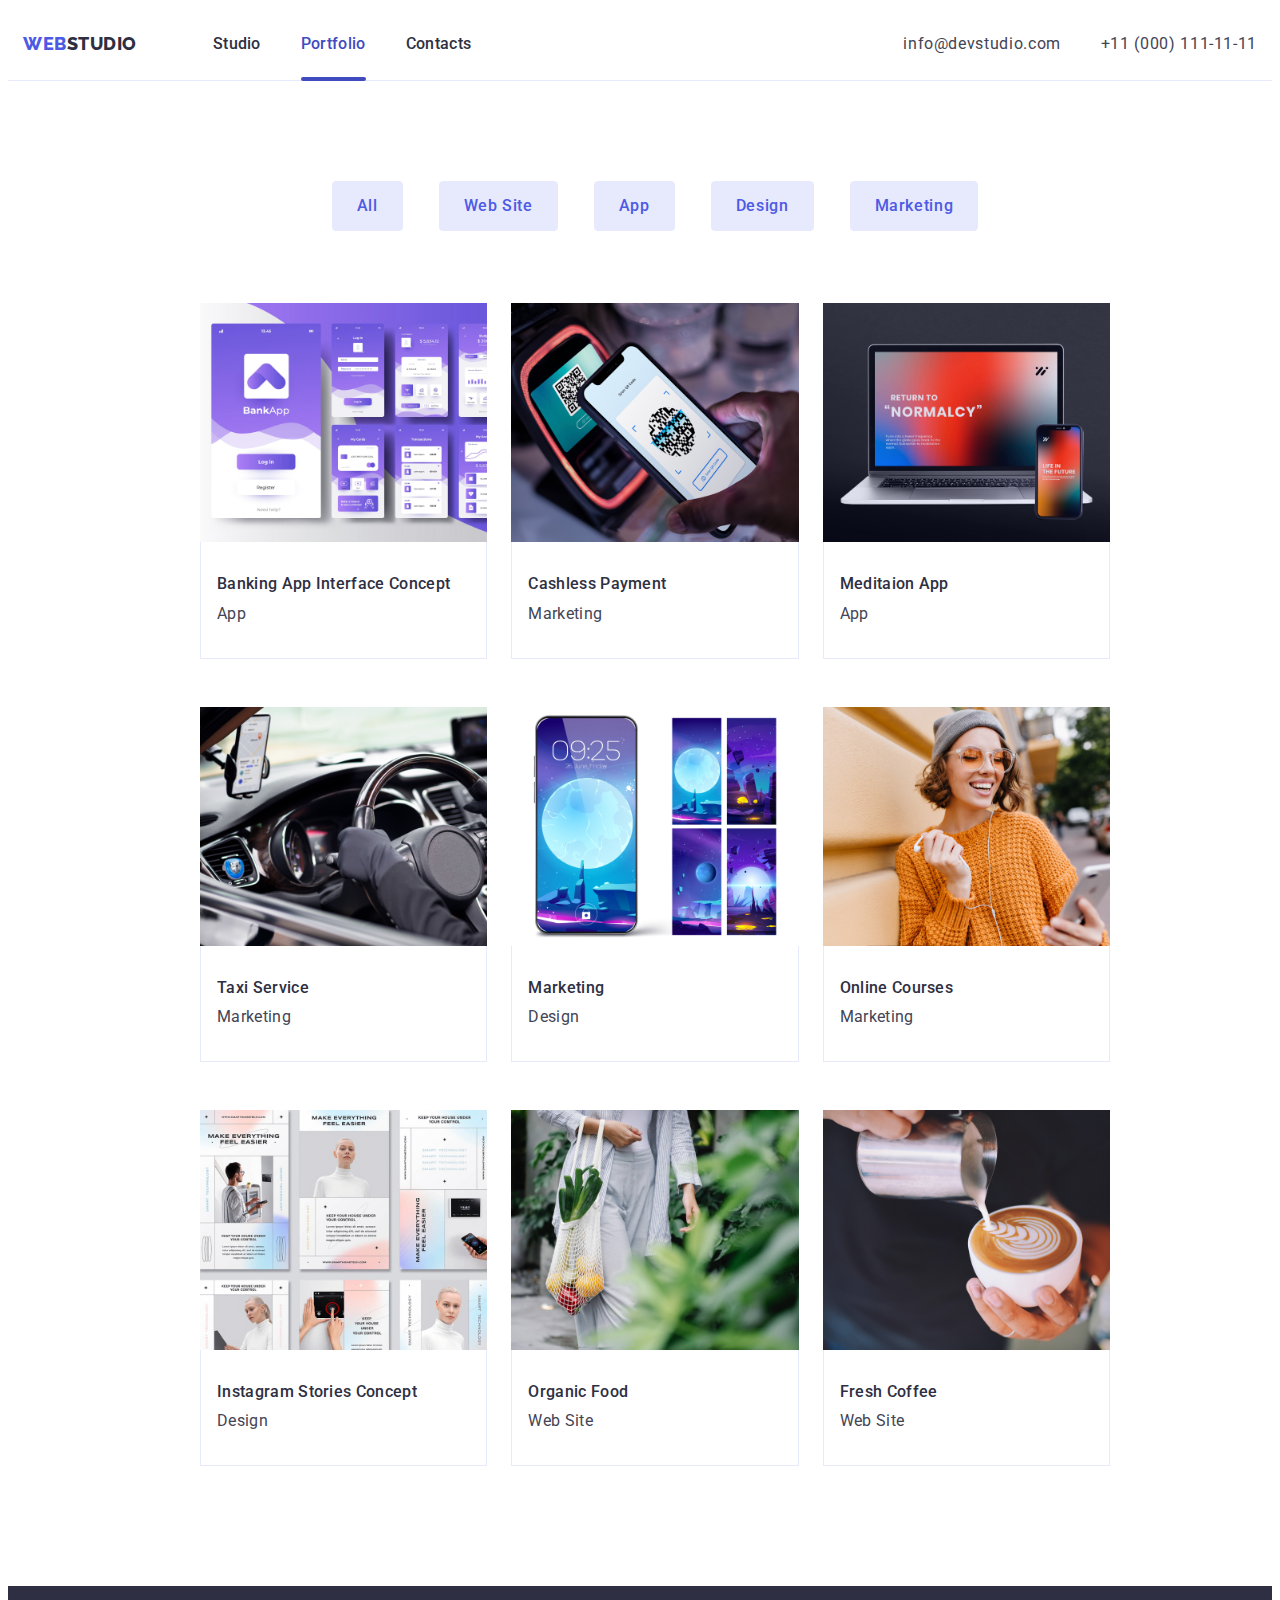
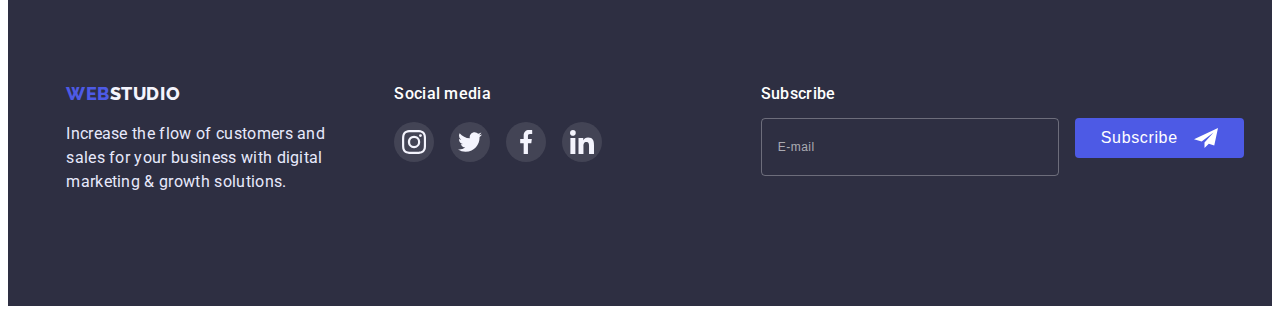
==== commit fe643ae6: "." ====
--- a/portfolio.html
+++ b/portfolio.html
@@ -62,13 +62,13 @@
             </li>
           </ul>
         </address>
+
+        <button type="button" class="menu-open-btn" data-menu-open>
+          <svg class="menu-open-icon" width="24" height="24">
+            <use href="./images/hamburger.svg#icon-hamburger"></use>
+          </svg>
+        </button>
       </div>
-
-      <button type="button" class="menu-open-btn" data-menu-open>
-        <svg class="menu-open-icon" width="24" height="24">
-          <use href="./images/menu-open-icons.svg#icon-menu"></use>
-        </svg>
-      </button>
       <div class="mob-menu is-hidden" data-menu>
         <div class="container">
           <div class="header-menu-list-wrap">
@@ -174,6 +174,10 @@
                 <div class="boxes-thumb">
                   <img
                     class="boxes-img"
+                    srcset="
+                      ./images/imgbox1.jpg            1x,
+                      ./images/box-img-x2/box1@2x.jpg 2x
+                    "
                     src="./images/imgbox1.jpg"
                     alt="box with info"
                     width="360"
@@ -196,6 +200,10 @@
                 <div class="boxes-thumb">
                   <img
                     class="boxes-img"
+                    srcset="
+                      ./images/imgbox2.jpg            1x,
+                      ./images/box-img-x2/box2@2x.jpg 2x
+                    "
                     src="./images/imgbox2.jpg"
                     alt="box with info"
                     width="360"
@@ -218,6 +226,10 @@
                 <div class="boxes-thumb">
                   <img
                     class="boxes-img"
+                    srcset="
+                      ./images/imgbox3.jpg            1x,
+                      ./images/box-img-x2/box3@2x.jpg 2x
+                    "
                     src="./images/imgbox3.jpg"
                     alt="box with info"
                     width="360"
@@ -240,6 +252,10 @@
                 <div class="boxes-thumb">
                   <img
                     class="boxes-img"
+                    srcset="
+                      ./images/imgbox4.jpg            1x,
+                      ./images/box-img-x2/box4@2x.jpg 2x
+                    "
                     src="./images/imgbox4.jpg"
                     alt="box with info"
                     width="360"
@@ -262,6 +278,10 @@
                 <div class="boxes-thumb">
                   <img
                     class="boxes-img"
+                    srcset="
+                      ./images/imgbox5.jpg            1x,
+                      ./images/box-img-x2/box5@2x.jpg 2x
+                    "
                     src="./images/imgbox5.jpg"
                     alt="box with info"
                     width="360"
@@ -284,6 +304,10 @@
                 <div class="boxes-thumb">
                   <img
                     class="boxes-img"
+                    srcset="
+                      ./images/imgbox6.jpg            1x,
+                      ./images/box-img-x2/box6@2x.jpg 2x
+                    "
                     src="./images/imgbox6.jpg"
                     alt="box with info"
                     width="360"
@@ -306,6 +330,10 @@
                 <div class="boxes-thumb">
                   <img
                     class="boxes-img"
+                    srcset="
+                      ./images/imgbox7.jpg            1x,
+                      ./images/box-img-x2/box7@2x.jpg 2x
+                    "
                     src="./images/imgbox7.jpg"
                     alt="box with info"
                     width="360"
@@ -328,6 +356,10 @@
                 <div class="boxes-thumb">
                   <img
                     class="boxes-img"
+                    srcset="
+                      ./images/imgbox8.jpg            1x,
+                      ./images/box-img-x2/box8@2x.jpg 2x
+                    "
                     src="./images/imgbox8.jpg"
                     alt="box with info"
                     width="360"
@@ -350,6 +382,10 @@
                 <div class="boxes-thumb">
                   <img
                     class="boxes-img"
+                    srcset="
+                      ./images/imgbox9.jpg            1x,
+                      ./images/box-img-x2/box9@2x.jpg 2x
+                    "
                     src="./images/imgbox9.jpg"
                     alt="box with info"
                     width="360"
--- a/css/styles.css
+++ b/css/styles.css
@@ -36,6 +36,13 @@
   padding-left: 15px;
   padding-right: 15px;
 }
+
+img {
+  display: block;
+  min-width: 100%;
+  height: auto;
+}
+
 .list {
   list-style: none;
   padding: 0;
@@ -233,7 +240,6 @@
   align-items: center;
   margin-left: auto;
   padding: 0;
-  margin-bottom: 24px;
 
   background-color: transparent;
   border: 0;
